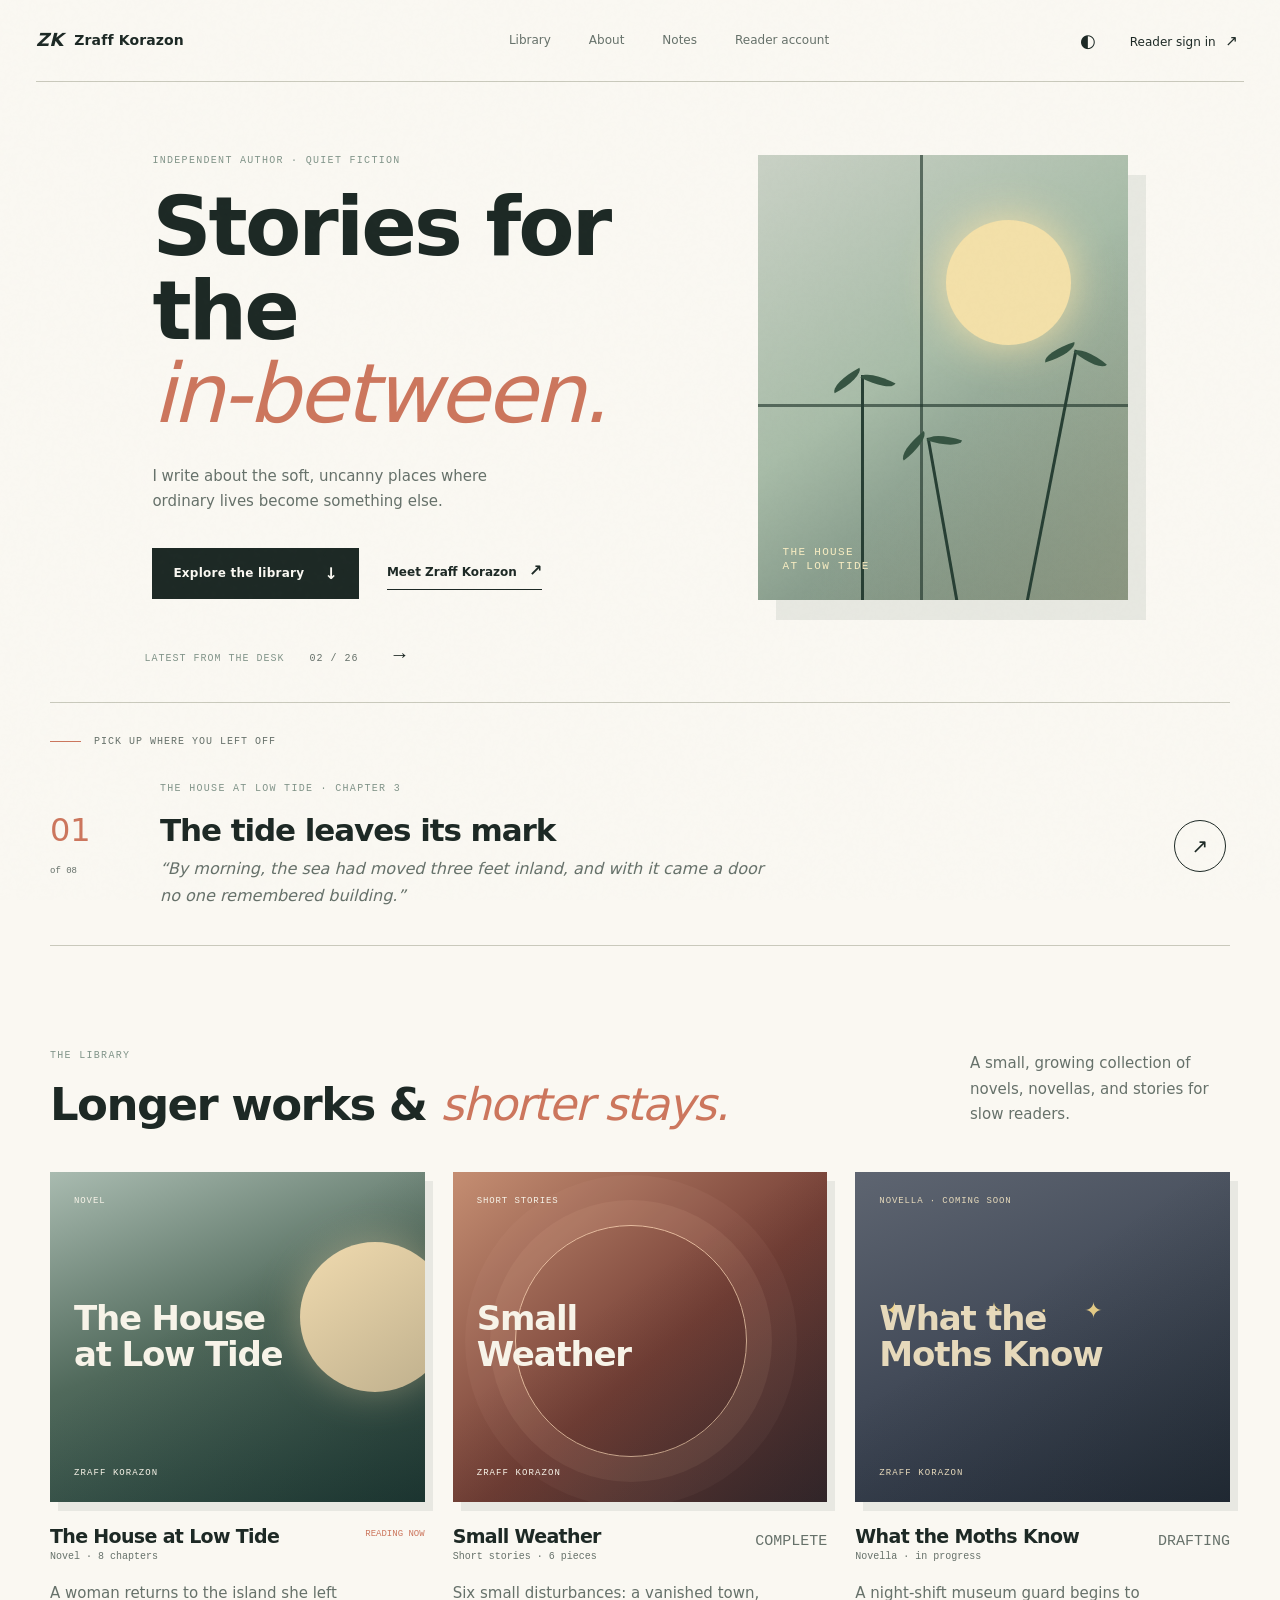
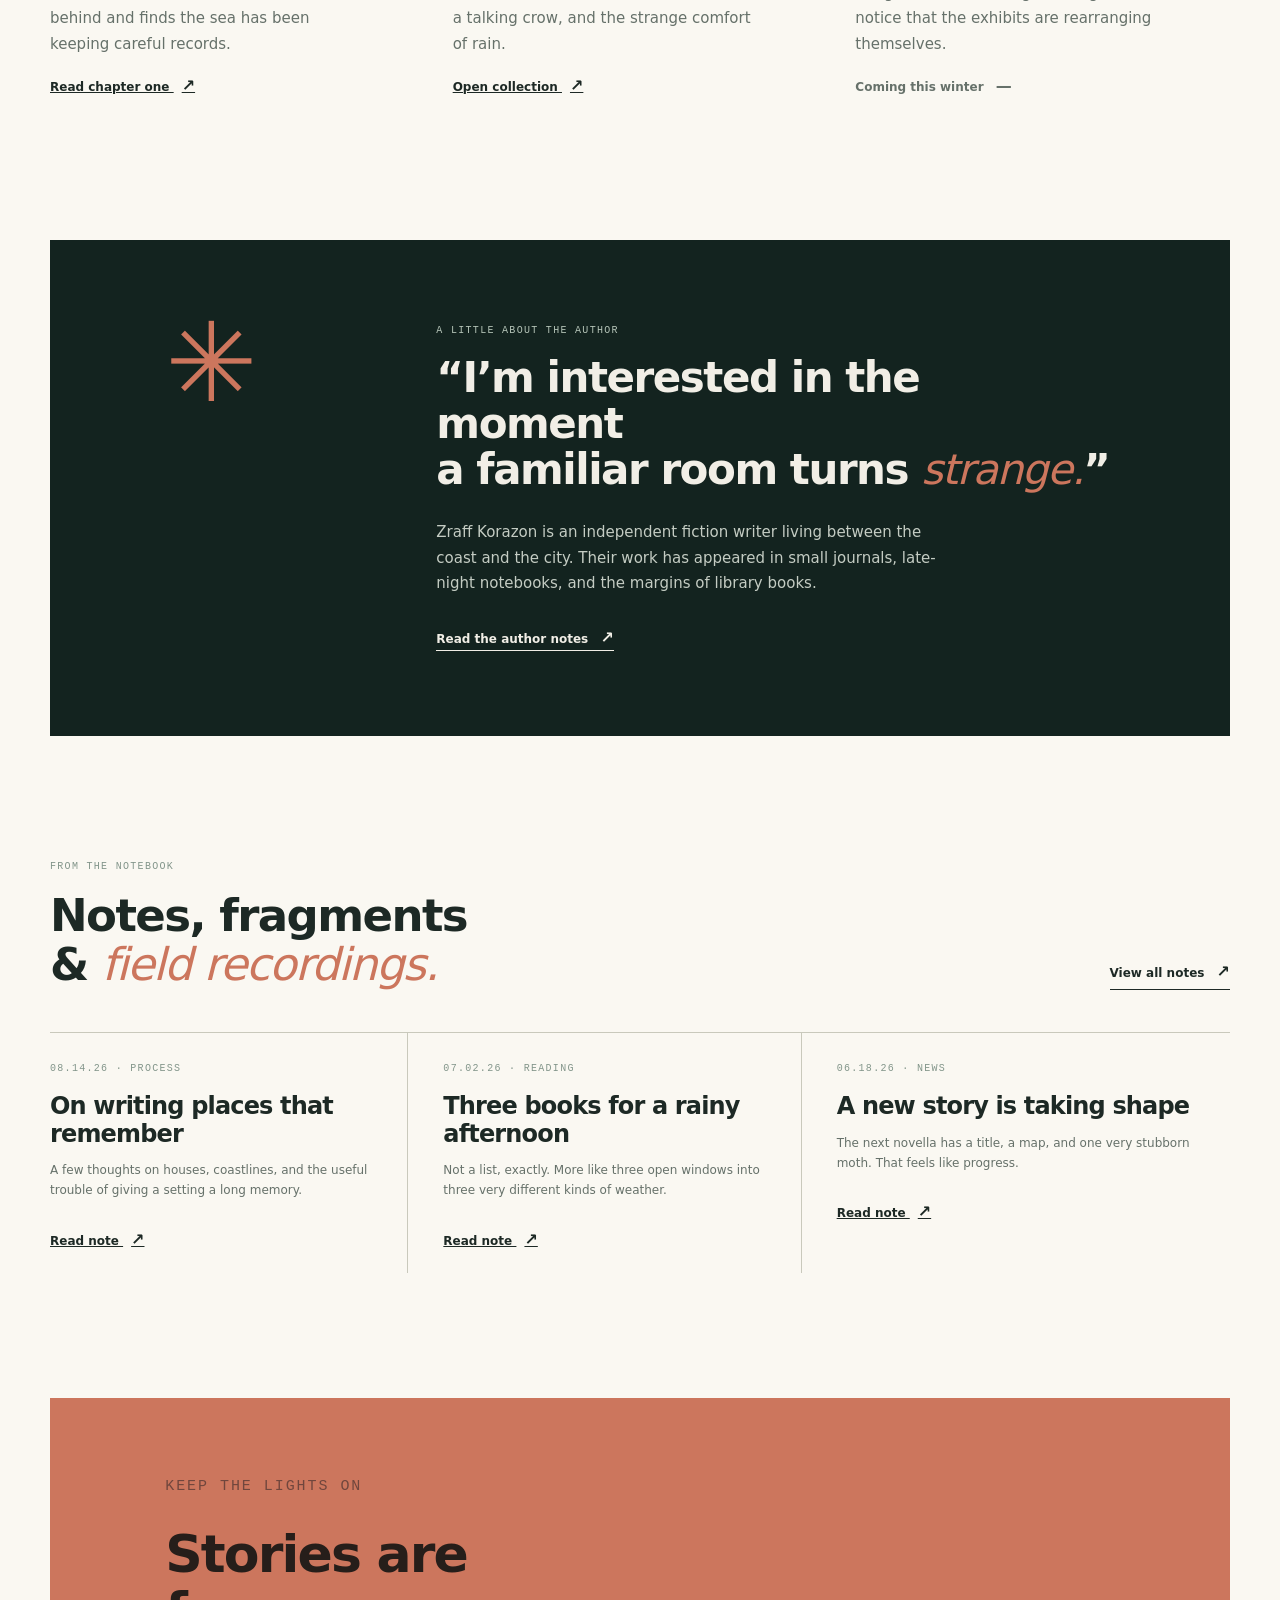
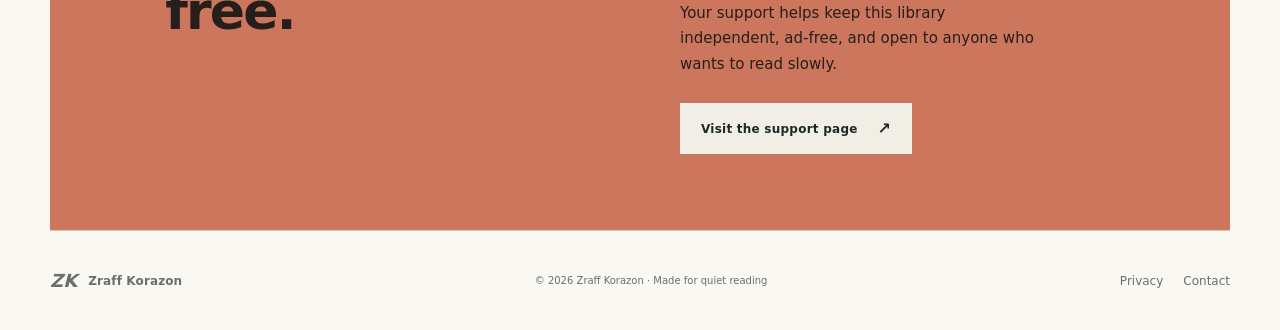
==== index.html @ dcfc80da "First commit" ====
<!doctype html>
<html lang="en">
  <head>
    <meta charset="UTF-8" />
    <meta name="viewport" content="width=device-width, initial-scale=1.0" />
    <meta name="description" content="The fiction and stories of Zraff Korazon." />
    <title>Zraff Korazon — Author & Storyteller</title>
    <link rel="preconnect" href="https://fonts.googleapis.com" />
    <link rel="preconnect" href="https://fonts.gstatic.com" crossorigin />
    <link href="https://fonts.googleapis.com/css2?family=DM+Mono:wght@400;500&family=Playfair+Display:ital,wght@0,500;0,600;1,500;1,600&family=Plus+Jakarta+Sans:wght@400;500;600;700&display=swap" rel="stylesheet" />
    <link rel="stylesheet" href="styles.css" />
  </head>
  <body>
    <div class="grain" aria-hidden="true"></div>
    <header class="site-header">
      <a class="wordmark" href="#top" aria-label="Zraff Korazon home"><span>ZK</span> Zraff Korazon</a>
      <nav class="nav-links" aria-label="Primary navigation">
        <a href="browse.html">Library</a>
        <a href="#about">About</a>
        <a href="#notes">Notes</a>
        <a href="account.html">Reader account</a>
      </nav>
      <div class="header-actions">
        <button class="icon-button" id="themeToggle" aria-label="Toggle color theme" title="Toggle color theme">◐</button>
        <button class="text-button" id="readerLogin">Reader sign in <span>↗</span></button>
      </div>
    </header>

    <main id="top">
      <section class="hero section-wrap">
        <div class="hero-copy">
          <p class="eyebrow">Independent author · quiet fiction</p>
          <h1>Stories for the<br /><em>in-between.</em></h1>
          <p class="hero-intro">I write about the soft, uncanny places where ordinary lives become something else.</p>
          <div class="hero-actions">
            <a class="button button-dark" href="browse.html">Explore the library <span>↓</span></a>
            <a class="under-link" href="#about">Meet Mara <span>↗</span></a>
          </div>
        </div>
        <div class="hero-art" aria-label="Abstract cover art showing a moonlit window and wildflowers" role="img">
          <div class="moon"></div><div class="window-line one"></div><div class="window-line two"></div>
          <div class="plant plant-a"></div><div class="plant plant-b"></div><div class="plant plant-c"></div>
          <span class="art-caption">THE HOUSE<br />AT LOW TIDE</span>
        </div>
        <div class="hero-note">Latest from the desk <span>02 / 26</span><strong>→</strong></div>
      </section>

      <section class="continue section-wrap" aria-label="Continue reading">
        <div class="section-kicker"><span class="rule"></span><span>Pick up where you left off</span></div>
        <div class="continue-card">
          <div class="continue-index">01<br /><span>of 08</span></div>
          <div class="continue-main"><p class="mono-label">THE HOUSE AT LOW TIDE · CHAPTER 3</p><h2>The tide leaves its mark</h2><p>“By morning, the sea had moved three feet inland, and with it came a door no one remembered building.”</p></div>
          <a class="circle-arrow" href="read.html?book=low-tide" aria-label="Continue reading">↗</a>
        </div>
      </section>

      <section class="library section-wrap" id="library">
        <div class="section-heading"><div><p class="eyebrow">The library</p><h2>Longer works &amp; <em>shorter stays.</em></h2></div><p class="heading-note">A small, growing collection of novels, novellas, and stories for slow readers.</p></div>
        <div class="book-grid">
          <article class="book-card featured-book"><div class="book-cover cover-tide"><span>Novel</span><strong>The House<br />at Low Tide</strong><small>MARA ELLERY</small></div><div class="book-meta"><div><h3>The House at Low Tide</h3><p>Novel · 8 chapters</p></div><span class="status">Reading now</span></div><p class="book-summary">A woman returns to the island she left behind and finds the sea has been keeping careful records.</p><a class="read-link" href="read.html?book=low-tide">Read chapter one <span>↗</span></a></article>
          <article class="book-card"><div class="book-cover cover-orchard"><span>Short stories</span><strong>Small<br />Weather</strong><small>MARA ELLERY</small></div><div class="book-meta"><div><h3>Small Weather</h3><p>Short stories · 6 pieces</p></div><span class="status muted">Complete</span></div><p class="book-summary">Six small disturbances: a vanished town, a talking crow, and the strange comfort of rain.</p><a class="read-link" href="read.html?book=small-weather">Open collection <span>↗</span></a></article>
          <article class="book-card"><div class="book-cover cover-moths"><span>Novella · coming soon</span><strong>What the<br />Moths Know</strong><small>MARA ELLERY</small></div><div class="book-meta"><div><h3>What the Moths Know</h3><p>Novella · in progress</p></div><span class="status muted">Drafting</span></div><p class="book-summary">A night-shift museum guard begins to notice that the exhibits are rearranging themselves.</p><button class="read-link disabled" disabled>Coming this winter <span>—</span></button></article>
        </div>
      </section>

      <section class="about section-wrap" id="about"><div class="about-mark">✳</div><div><p class="eyebrow">A little about the author</p><h2>“I’m interested in the moment<br />a familiar room turns <em>strange.</em>”</h2><p class="about-text">Zraff Korazon is an independent fiction writer living between the coast and the city. Their work has appeared in small journals, late-night notebooks, and the margins of library books.</p><a class="under-link" href="#notes">Read the author notes <span>↗</span></a></div></section>

      <section class="notes section-wrap" id="notes"><div class="section-heading"><div><p class="eyebrow">From the notebook</p><h2>Notes, fragments<br />&amp; <em>field recordings.</em></h2></div><a class="under-link" href="#notes">View all notes <span>↗</span></a></div><div class="note-grid"><article><p class="mono-label">08.14.26 · PROCESS</p><h3>On writing places that remember</h3><p>A few thoughts on houses, coastlines, and the useful trouble of giving a setting a long memory.</p><a href="#" class="read-link">Read note <span>↗</span></a></article><article><p class="mono-label">07.02.26 · READING</p><h3>Three books for a rainy afternoon</h3><p>Not a list, exactly. More like three open windows into three very different kinds of weather.</p><a href="#" class="read-link">Read note <span>↗</span></a></article><article><p class="mono-label">06.18.26 · NEWS</p><h3>A new story is taking shape</h3><p>The next novella has a title, a map, and one very stubborn moth. That feels like progress.</p><a href="#" class="read-link">Read note <span>↗</span></a></article></div></section>

      <section class="support section-wrap" id="support"><div><p class="eyebrow">Keep the lights on</p><h2>Stories are free.<br /><em>Making them isn’t.</em></h2></div><div><p>Your support helps keep this library independent, ad-free, and open to anyone who wants to read slowly.</p><a class="button button-light" href="#" id="supportButton">Visit the support page <span>↗</span></a></div></section>
    </main>

    <footer class="site-footer section-wrap"><a class="wordmark" href="#top"><span>ZK</span> Zraff Korazon</a><p>© 2026 Zraff Korazon · Made for quiet reading</p><div><a href="#">Privacy</a><a href="#">Contact</a></div></footer>

    <dialog id="readerDialog" class="reader-dialog"><div class="reader-top"><button class="close-dialog" id="closeReader" aria-label="Close reader">×</button><span class="mono-label">THE HOUSE AT LOW TIDE · CHAPTER 1</span><div class="reader-tools"><button id="fontDown" aria-label="Decrease text size">A−</button><button id="fontUp" aria-label="Increase text size">A+</button><button id="readerTheme" aria-label="Toggle reader theme">◐</button></div></div><div class="reader-content"><p class="eyebrow">Chapter one</p><h2>Salt in the walls</h2><p class="dropcap">The first thing I noticed when I came home was the salt.</p><p>It had gathered in the corners of the windows, in the seams of the kitchen tiles, along the brass handle of the front door. It made a pale map of the house, a record of all the years I had spent away.</p><p>Outside, the tide was low enough to show the black ribs of the reef. I stood at the window and tried to remember whether the garden had always leaned toward the water.</p><div class="reader-next"><span>1 / 8</span><button class="button button-dark" id="nextChapter">Next chapter <span>→</span></button></div></div></dialog>
    <dialog id="loginDialog" class="small-dialog"><button class="close-dialog" id="closeLogin" aria-label="Close sign in">×</button><p class="eyebrow">Reader access</p><h2>Keep your place.</h2><p>Sign in with a pseudonym to save progress and leave chapter comments. No public profile, no noise.</p><button class="button button-dark full-button">Continue with Google <span>↗</span></button><button class="button button-outline full-button">Claim a pseudonym</button><p class="fine-print">You can always read anonymously.</p></dialog>
    <div class="toast" id="toast" role="status">This is a preview of the reader experience.</div>
    <script src="data.js"></script>
    <script src="site.js"></script>
    <script src="app.js"></script>
  </body>
</html>
---- styles.css ----
:root{--ink:#1d2925;--muted:#66716a;--cream:#f1eee6;--paper:#faf8f2;--line:#c9c9bc;--sage:#82958a;--night:#13231f;--coral:#cc765d;--display:'Playfair Display',serif;--sans:'Plus Jakarta Sans',sans-serif;--mono:'DM Mono',monospace}*{box-sizing:border-box}html{scroll-behavior:smooth}body{margin:0;background:var(--paper);color:var(--ink);font-family:var(--sans);font-size:15px;line-height:1.6}.grain{position:fixed;inset:0;pointer-events:none;opacity:.04;background-image:url("data:image/svg+xml,%3Csvg viewBox='0 0 180 180' xmlns='http://www.w3.org/2000/svg'%3E%3Cfilter id='n'%3E%3CfeTurbulence type='fractalNoise' baseFrequency='.8' numOctaves='4' stitchTiles='stitch'/%3E%3C/filter%3E%3Crect width='100%25' height='100%25' filter='url(%23n)' opacity='.3'/%3E%3C/svg%3E");z-index:10}.section-wrap{width:min(1180px,calc(100% - 72px));margin-inline:auto}.site-header{height:82px;display:flex;align-items:center;justify-content:space-between;width:min(1290px,calc(100% - 72px));margin:auto;border-bottom:1px solid var(--line)}.wordmark{font-size:14px;letter-spacing:.01em;color:var(--ink);text-decoration:none;font-weight:600;display:flex;gap:11px;align-items:center}.wordmark span{font-family:var(--display);font-size:18px;font-style:italic}.nav-links{display:flex;gap:38px;margin-left:80px}.nav-links a,.site-footer a{color:var(--muted);text-decoration:none;font-size:12px}.nav-links a:hover,.site-footer a:hover,.under-link:hover{color:var(--coral)}.header-actions{display:flex;align-items:center;gap:22px}.icon-button,.reader-tools button{border:0;background:none;color:var(--ink);font-size:18px;cursor:pointer}.text-button{background:none;border:0;font:500 11px var(--sans);color:var(--ink);cursor:pointer}.text-button span{font-size:15px;margin-left:6px}.hero{min-height:620px;display:grid;grid-template-columns:1.1fr .9fr;align-items:center;position:relative;padding:70px 8% 100px}.eyebrow,.mono-label{font:500 10px var(--mono);letter-spacing:.13em;text-transform:uppercase;color:var(--sage);margin:0 0 19px}.hero h1{font:500 clamp(58px,7.6vw,100px)/.93 var(--display);letter-spacing:-.065em;margin:0 0 28px}.hero h1 em,.section-heading h2 em,.about h2 em,.support h2 em{font-weight:500;color:var(--coral)}.hero-intro{font-size:16px;line-height:1.65;max-width:350px;color:var(--muted);margin:0 0 33px}.hero-actions{display:flex;align-items:center;gap:28px}.button{display:inline-flex;align-items:center;justify-content:center;gap:20px;padding:15px 20px;font:600 11px var(--sans);letter-spacing:.02em;text-decoration:none;border:1px solid transparent;cursor:pointer;transition:.2s}.button span{font-size:16px}.button-dark{background:var(--ink);color:var(--paper)}.button-dark:hover{background:var(--coral)}.button-light{background:var(--cream);color:var(--ink)}.button-light:hover{background:#fff}.button-outline{border-color:var(--line);color:var(--ink);background:transparent}.under-link{color:var(--ink);text-decoration:none;font-size:11px;font-weight:600;border-bottom:1px solid var(--ink);padding-bottom:4px}.under-link span,.read-link span{font-size:16px;margin-left:8px}.hero-art{height:445px;width:min(370px,100%);justify-self:end;background:linear-gradient(145deg,#c9d1c5 0%,#a8bca8 45%,#596f64 100%);position:relative;overflow:hidden;box-shadow:18px 20px 0 rgba(130,149,138,.16)}.hero-art:before{content:"";position:absolute;inset:0;background:linear-gradient(120deg,transparent 40%,rgba(251,238,193,.35));transform:skew(-17deg) translateX(30%)}.moon{position:absolute;width:125px;height:125px;border-radius:50%;background:#f3e0a9;top:65px;right:57px;box-shadow:0 0 45px #f3e0a9}.window-line{position:absolute;background:rgba(30,51,41,.62)}.window-line.one{width:3px;height:100%;left:44%;top:0}.window-line.two{height:3px;width:100%;top:56%;left:0}.plant{position:absolute;width:3px;background:#273f34;bottom:-10px;transform-origin:bottom}.plant:before,.plant:after{content:"";position:absolute;width:34px;height:11px;border-radius:100% 0;background:#365442}.plant:before{right:0;transform:rotate(-28deg)}.plant:after{left:0;transform:rotate(28deg)}.plant-a{height:235px;left:28%}.plant-b{height:175px;left:54%;transform:rotate(-10deg)}.plant-c{height:265px;left:72%;transform:rotate(11deg)}.art-caption{position:absolute;left:25px;bottom:26px;color:#f8edc2;font:500 11px/1.25 var(--mono);letter-spacing:.12em}.hero-note{position:absolute;bottom:35px;left:8%;font:10px var(--mono);text-transform:uppercase;letter-spacing:.1em;color:var(--sage)}.hero-note span{color:var(--muted);margin-left:18px}.hero-note strong{font-size:20px;margin-left:35px;color:var(--ink)}.continue{border-top:1px solid var(--line);padding:33px 0 104px}.section-kicker{font:10px var(--mono);color:var(--muted);display:flex;gap:13px;align-items:center;text-transform:uppercase;letter-spacing:.1em}.rule{height:1px;width:31px;background:var(--coral)}.continue-card{display:grid;grid-template-columns:90px 1fr 56px;align-items:center;gap:20px;padding:36px 0;border-bottom:1px solid var(--line)}.continue-index{font:500 32px var(--display);color:var(--coral);line-height:1}.continue-index span{font:9px var(--mono);color:var(--muted)}.continue-main h2{font:500 31px/1.1 var(--display);margin:0 0 8px}.continue-main p:not(.mono-label){color:var(--muted);margin:0;max-width:620px;font-family:var(--display);font-style:italic}.circle-arrow{width:52px;height:52px;border-radius:50%;border:1px solid var(--ink);background:none;color:var(--ink);font-size:20px;cursor:pointer}.circle-arrow:hover{background:var(--ink);color:#fff}.section-heading{display:flex;justify-content:space-between;align-items:end;margin-bottom:42px}.section-heading h2,.about h2,.support h2{font:500 45px/1.1 var(--display);letter-spacing:-.04em;margin:0}.heading-note{max-width:260px;color:var(--muted);font-size:13px;margin:0 0 2px}.book-grid{display:grid;grid-template-columns:repeat(3,1fr);gap:28px}.book-cover{height:330px;display:flex;flex-direction:column;justify-content:space-between;padding:24px;position:relative;overflow:hidden;color:#f7f3e8;box-shadow:8px 9px 0 rgba(29,41,37,.08)}.book-cover:after{content:"";position:absolute;inset:0;background:linear-gradient(145deg,transparent 40%,rgba(20,28,24,.32));pointer-events:none}.book-cover>*{position:relative;z-index:1}.book-cover span{font:9px var(--mono);text-transform:uppercase;letter-spacing:.1em}.book-cover strong{font:500 39px/.95 var(--display);letter-spacing:-.04em}.book-cover small{font:9px var(--mono);letter-spacing:.12em}.cover-tide{background:linear-gradient(160deg,#a9bbb0,#50695b 48%,#1f403b)}.cover-tide:before{content:"";position:absolute;width:150px;height:150px;border-radius:50%;background:#f2dcb0;top:70px;right:-25px;box-shadow:0 0 40px rgba(242,220,176,.45)}.cover-orchard{background:linear-gradient(140deg,#c58e72,#753f36 55%,#3e2930)}.cover-orchard:before{content:"";position:absolute;width:230px;height:230px;border:1px solid #e7bda0;border-radius:50%;top:53px;left:62px;box-shadow:0 0 0 25px rgba(231,189,160,.1),0 0 0 50px rgba(231,189,160,.06)}.cover-moths{background:linear-gradient(160deg,#5e6571,#252e3e);color:#e6d9bb}.cover-moths:before{content:"✦  ·  ✧  ·  ✦";position:absolute;top:120px;left:30px;color:#f0d58d;font-size:22px;letter-spacing:15px}.book-meta{display:flex;justify-content:space-between;align-items:start;margin-top:23px}.book-meta h3{font:500 19px var(--display);margin:0}.book-meta p{font:10px var(--mono);color:var(--muted);margin:4px 0}.status{font:9px var(--mono);text-transform:uppercase;color:var(--coral);padding-top:4px}.status.muted{color:var(--muted)}.book-summary{font-size:12px;color:var(--muted);line-height:1.55;max-width:310px;min-height:57px}.read-link{border:0;background:none;padding:0;color:var(--ink);font:600 11px var(--sans);cursor:pointer}.read-link.disabled{color:var(--muted);cursor:default}.about{margin-top:140px;background:var(--night);color:var(--cream);padding:85px 9%;display:grid;grid-template-columns:1fr 3fr;gap:45px}.about .eyebrow{color:#b5c4b8}.about h2{font-size:42px}.about-text{color:#c4ccc3;max-width:510px;margin:27px 0}.about .under-link{color:var(--cream);border-color:var(--cream)}.about-mark{font:110px var(--display);color:var(--coral);line-height:.7}.notes{padding:125px 0}.note-grid{border-top:1px solid var(--line);display:grid;grid-template-columns:repeat(3,1fr)}.note-grid article{padding:30px 35px 20px 0;border-right:1px solid var(--line);margin-right:35px}.note-grid article:last-child{border-right:0;margin-right:0}.note-grid h3{font:500 24px/1.15 var(--display);margin:0 0 12px}.note-grid p:not(.mono-label){font-size:12px;color:var(--muted);margin-bottom:25px}.support{background:var(--coral);color:#261e1a;padding:76px 9%;display:grid;grid-template-columns:1fr 1fr;gap:80px;align-items:end}.support .eyebrow{color:#70463d}.support h2{font-size:52px}.support p{max-width:360px;margin:0 0 26px}.site-footer{border-top:1px solid var(--line);height:100px;display:flex;align-items:center;justify-content:space-between}.site-footer>p{font-size:10px;color:var(--muted)}.site-footer div{display:flex;gap:20px}.reader-dialog,.small-dialog{border:0;padding:0;background:var(--paper);color:var(--ink);box-shadow:0 20px 80px rgba(0,0,0,.25)}.reader-dialog{width:min(800px,calc(100% - 30px));height:min(720px,calc(100% - 30px))}.reader-dialog::backdrop,.small-dialog::backdrop{background:rgba(20,29,25,.58);backdrop-filter:blur(4px)}.reader-top{display:flex;align-items:center;justify-content:space-between;padding:20px 27px;border-bottom:1px solid var(--line)}.close-dialog{border:0;background:none;font-size:27px;color:var(--muted);cursor:pointer}.reader-tools{display:flex;gap:14px;align-items:center}.reader-tools button{font:11px var(--mono);color:var(--muted)}.reader-content{width:min(570px,calc(100% - 52px));margin:70px auto;font-size:17px;line-height:1.9}.reader-content h2{font:500 51px/1.05 var(--display);margin:0 0 48px}.reader-content p:not(.eyebrow){font-family:var(--display);font-size:19px}.dropcap:first-letter{font-size:65px;float:left;line-height:.8;padding:8px 8px 0 0;color:var(--coral)}.reader-next{border-top:1px solid var(--line);margin-top:56px;padding-top:22px;display:flex;align-items:center;justify-content:space-between}.reader-next>span{font:10px var(--mono);color:var(--muted)}.small-dialog{width:min(420px,calc(100% - 30px));padding:38px}.small-dialog h2{font:500 40px var(--display);margin:0 0 10px}.small-dialog p:not(.eyebrow){color:var(--muted);font-size:13px}.full-button{width:100%;margin-top:13px}.fine-print{text-align:center;font-size:10px!important;margin-top:18px}.toast{position:fixed;bottom:22px;left:50%;transform:translate(-50%,20px);opacity:0;background:var(--ink);color:var(--paper);padding:13px 20px;font:11px var(--sans);z-index:20;transition:.25s;pointer-events:none}.toast.show{opacity:1;transform:translate(-50%,0)}body.dark-reader .reader-dialog{background:#1b2925;color:#f1eee6}body.dark-reader .reader-content p{color:#d3d7cf}body.dark-reader .reader-top{border-color:#46564d}@media(max-width:760px){.section-wrap{width:calc(100% - 38px)}.site-header{width:calc(100% - 38px);height:68px}.nav-links{display:none}.header-actions{gap:11px}.text-button{font-size:10px}.hero{display:block;padding:70px 0 115px}.hero h1{font-size:66px}.hero-art{margin:60px 0 0 auto;height:340px;width:88%}.hero-note{left:0;bottom:43px}.continue{padding-bottom:75px}.continue-card{grid-template-columns:44px 1fr;gap:15px}.circle-arrow{grid-column:2;justify-self:start;margin-top:10px}.continue-main h2{font-size:25px}.section-heading{display:block}.heading-note{margin-top:20px}.book-grid,.note-grid,.support{grid-template-columns:1fr}.book-grid{gap:50px}.book-cover{height:390px}.about{margin-top:90px;padding:60px 30px;display:block}.about-mark{font-size:75px;margin-bottom:45px}.about h2,.section-heading h2{font-size:38px}.notes{padding:85px 0}.note-grid article{border-right:0;border-bottom:1px solid var(--line);margin:0;padding:28px 0}.support{padding:60px 30px;gap:40px}.support h2{font-size:45px}.site-footer{height:auto;padding:28px 0;display:grid;gap:18px}.reader-content{margin:40px auto}.reader-content h2{font-size:40px;margin-bottom:35px}.reader-content p:not(.eyebrow){font-size:17px}.reader-top .mono-label{font-size:8px;max-width:120px;margin:0}.reader-tools{gap:6px}}
/* Readability and shared page polish */
:root{--display:Inter,ui-sans-serif,system-ui,-apple-system,"Segoe UI",sans-serif;--sans:Inter,ui-sans-serif,system-ui,-apple-system,"Segoe UI",sans-serif;--mono:"Roboto Mono",ui-monospace,SFMono-Regular,Consolas,monospace}
body{font-family:var(--sans);font-size:16px;line-height:1.7}
h1,h2,h3,h4,p,a,button,input,textarea{font-family:var(--sans)}
h1,h2,h3,h4{letter-spacing:-.025em}
.hero h1,.section-heading h2,.about h2,.support h2,.continue-main h2,.book-cover strong,.book-meta h3,.note-grid h3,.reader-content h2,.small-dialog h2,.chapter-panel #chapterContent h2,.toc-panel h1,.account-wrap h1,.studio-head h1,.studio-card h2{font-family:var(--display);font-weight:700;letter-spacing:-.035em}
.hero h1,.account-wrap h1,.studio-head h1{font-size:clamp(48px,7vw,82px);line-height:1.02}
.hero-intro,.heading-note,.book-summary,.about-text,.support p,.page-intro p:not(.eyebrow),.account-lede,.toc-synopsis,.muted{font-size:15px;line-height:1.7}
.book-cover strong{font-size:34px;line-height:1.05}
.read-link,.under-link,.button,.text-button{font-family:var(--sans);font-size:12px}
.circle-arrow{text-decoration:none;display:flex;align-items:center;justify-content:center}
.small-dialog,.reader-dialog{font-family:var(--sans)}
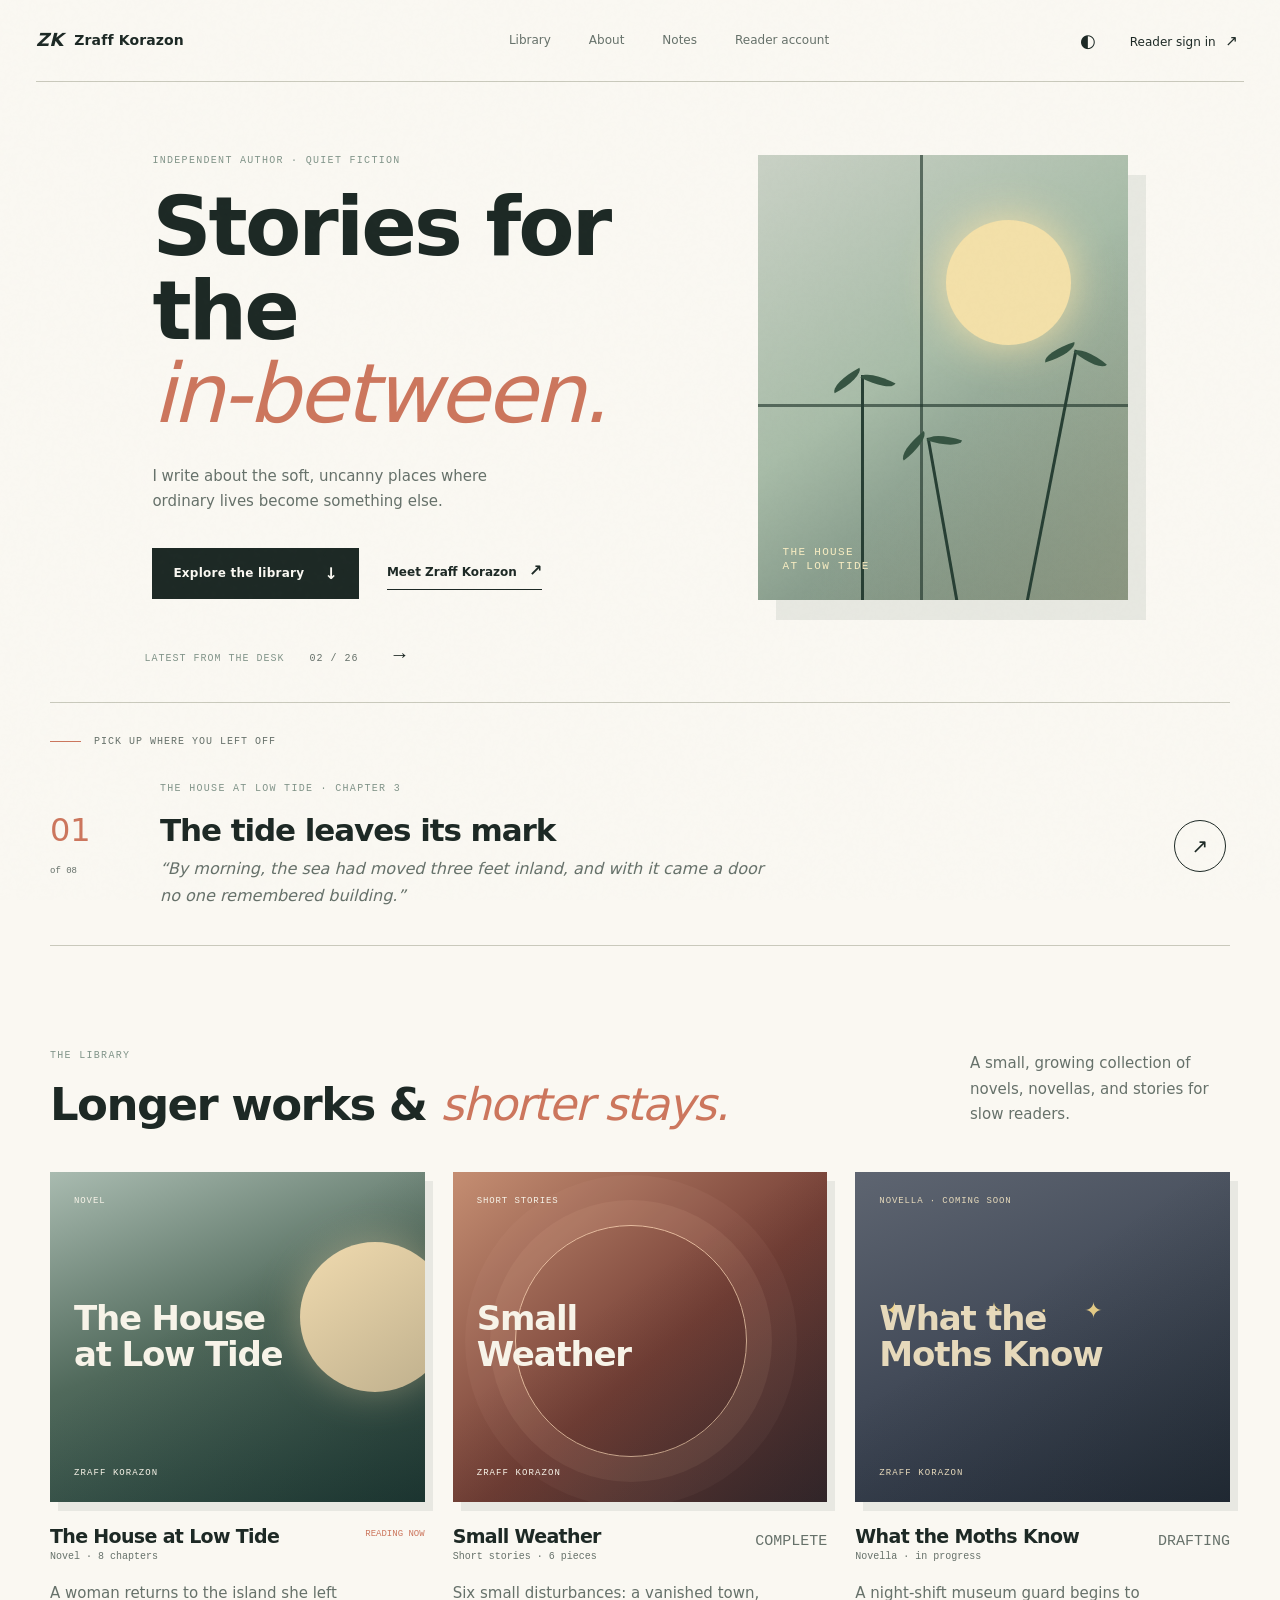
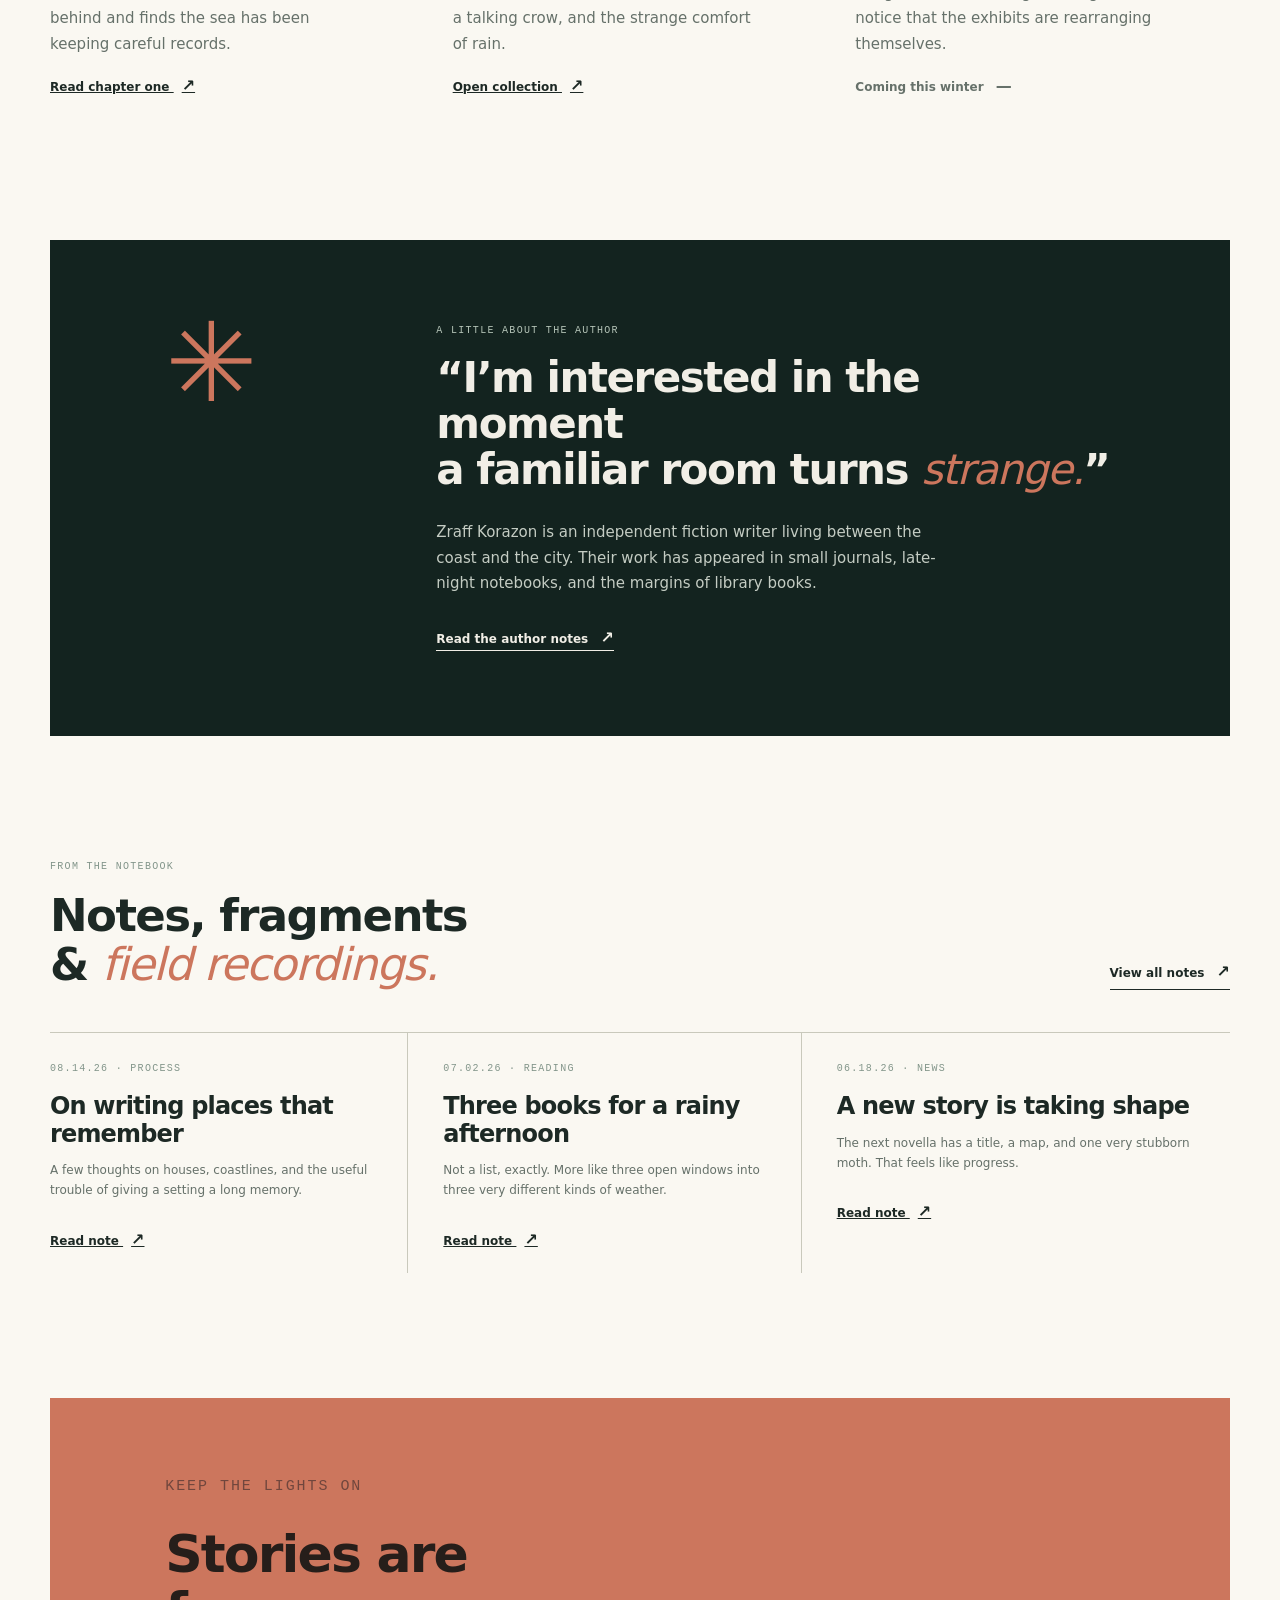
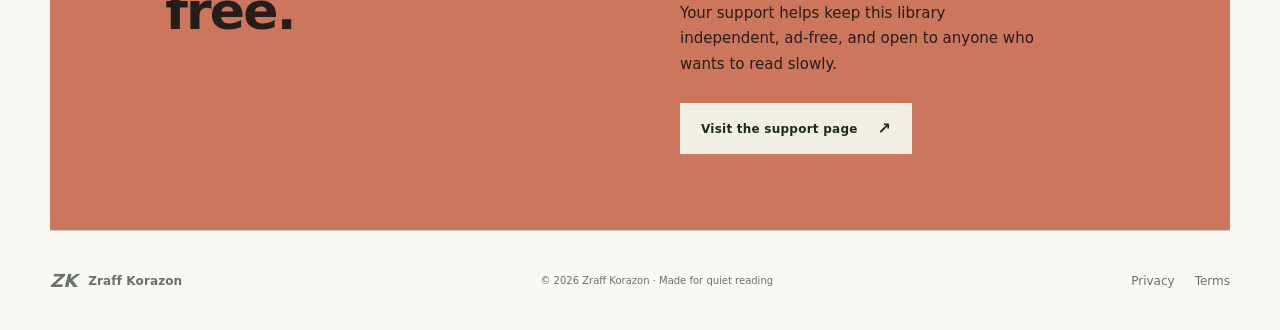
==== commit ca3db1b3: "Added TOS and Privacy Policy" ====
--- a/index.html
+++ b/index.html
@@ -70,7 +70,7 @@
       <section class="support section-wrap" id="support"><div><p class="eyebrow">Keep the lights on</p><h2>Stories are free.<br /><em>Making them isn’t.</em></h2></div><div><p>Your support helps keep this library independent, ad-free, and open to anyone who wants to read slowly.</p><a class="button button-light" href="#" id="supportButton">Visit the support page <span>↗</span></a></div></section>
     </main>
 
-    <footer class="site-footer section-wrap"><a class="wordmark" href="#top"><span>ZK</span> Zraff Korazon</a><p>© 2026 Zraff Korazon · Made for quiet reading</p><div><a href="#">Privacy</a><a href="#">Contact</a></div></footer>
+    <footer class="site-footer section-wrap"><a class="wordmark" href="#top"><span>ZK</span> Zraff Korazon</a><p>© 2026 Zraff Korazon · Made for quiet reading</p><div><a href="privacy.html">Privacy</a><a href="terms.html">Terms</a></div></footer>
 
     <dialog id="readerDialog" class="reader-dialog"><div class="reader-top"><button class="close-dialog" id="closeReader" aria-label="Close reader">×</button><span class="mono-label">THE HOUSE AT LOW TIDE · CHAPTER 1</span><div class="reader-tools"><button id="fontDown" aria-label="Decrease text size">A−</button><button id="fontUp" aria-label="Increase text size">A+</button><button id="readerTheme" aria-label="Toggle reader theme">◐</button></div></div><div class="reader-content"><p class="eyebrow">Chapter one</p><h2>Salt in the walls</h2><p class="dropcap">The first thing I noticed when I came home was the salt.</p><p>It had gathered in the corners of the windows, in the seams of the kitchen tiles, along the brass handle of the front door. It made a pale map of the house, a record of all the years I had spent away.</p><p>Outside, the tide was low enough to show the black ribs of the reef. I stood at the window and tried to remember whether the garden had always leaned toward the water.</p><div class="reader-next"><span>1 / 8</span><button class="button button-dark" id="nextChapter">Next chapter <span>→</span></button></div></div></dialog>
     <dialog id="loginDialog" class="small-dialog"><button class="close-dialog" id="closeLogin" aria-label="Close sign in">×</button><p class="eyebrow">Reader access</p><h2>Keep your place.</h2><p>Sign in with a pseudonym to save progress and leave chapter comments. No public profile, no noise.</p><button class="button button-dark full-button">Continue with Google <span>↗</span></button><button class="button button-outline full-button">Claim a pseudonym</button><p class="fine-print">You can always read anonymously.</p></dialog>
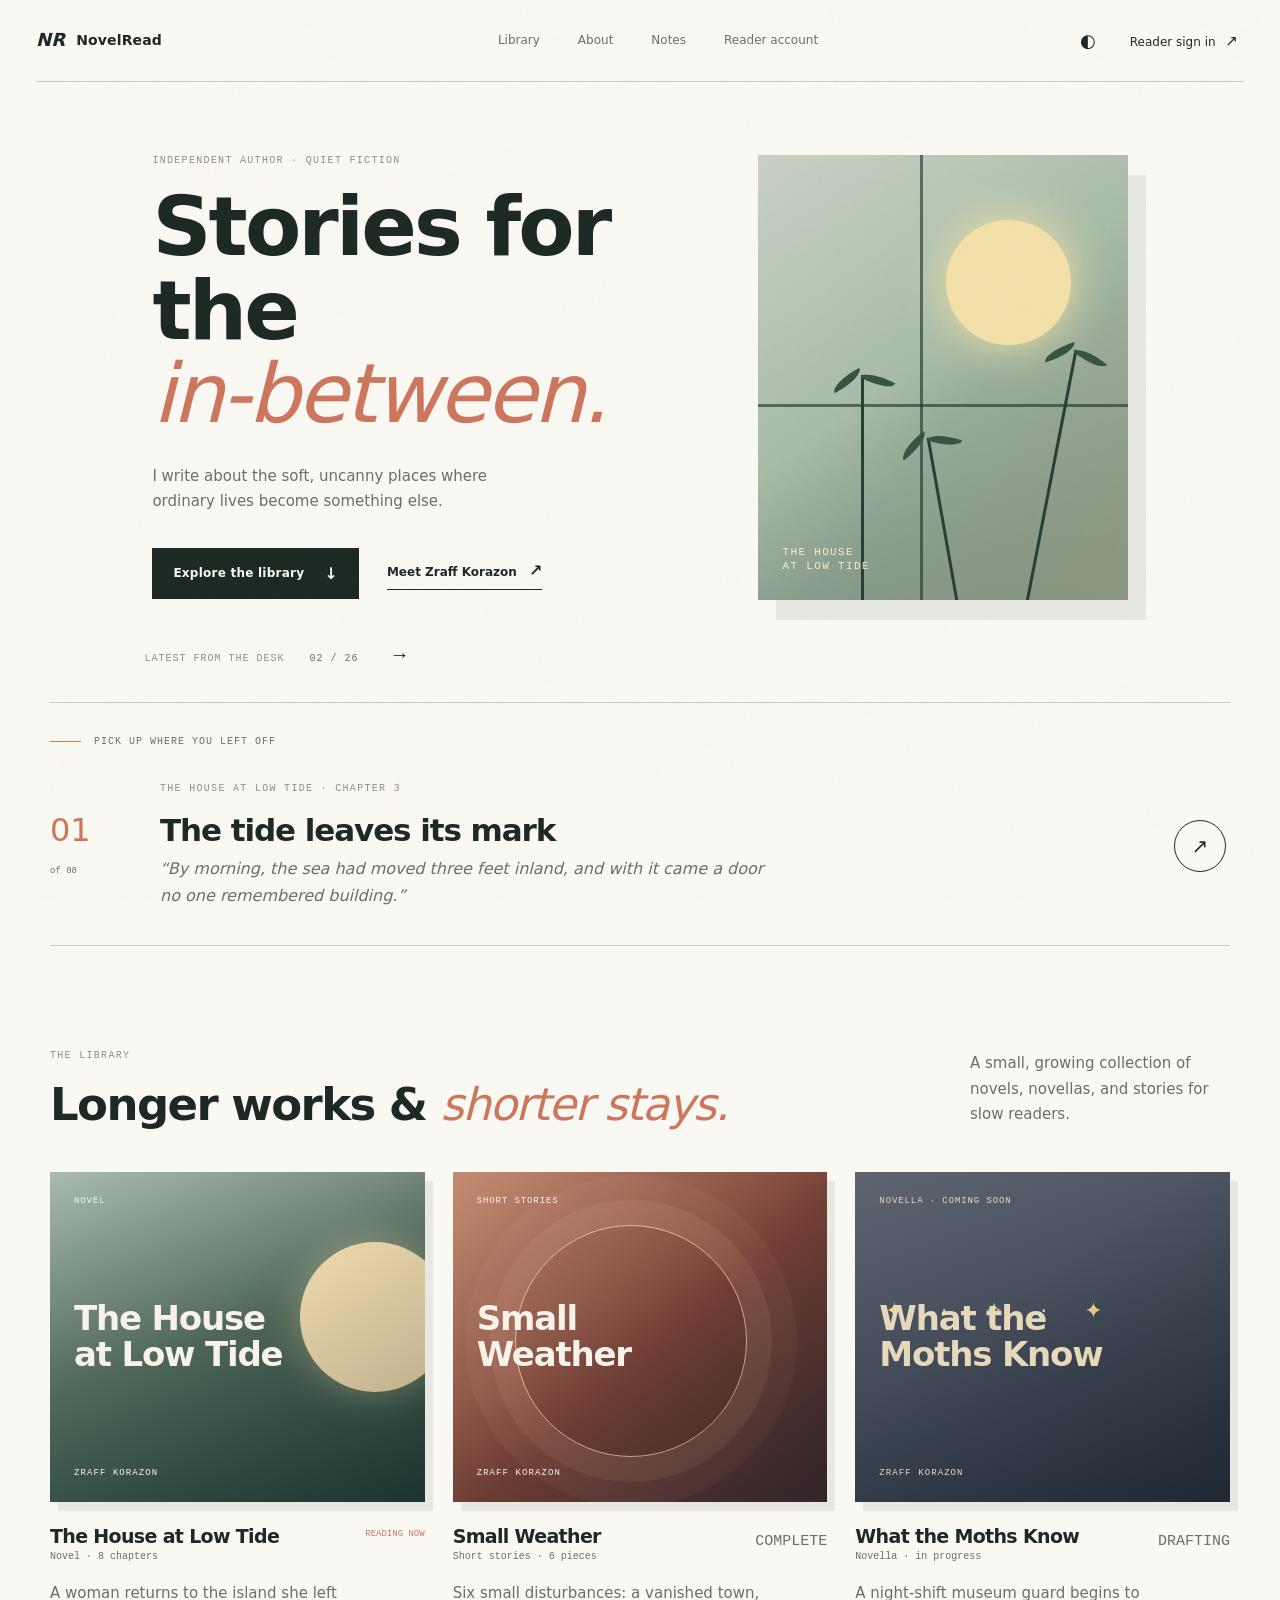
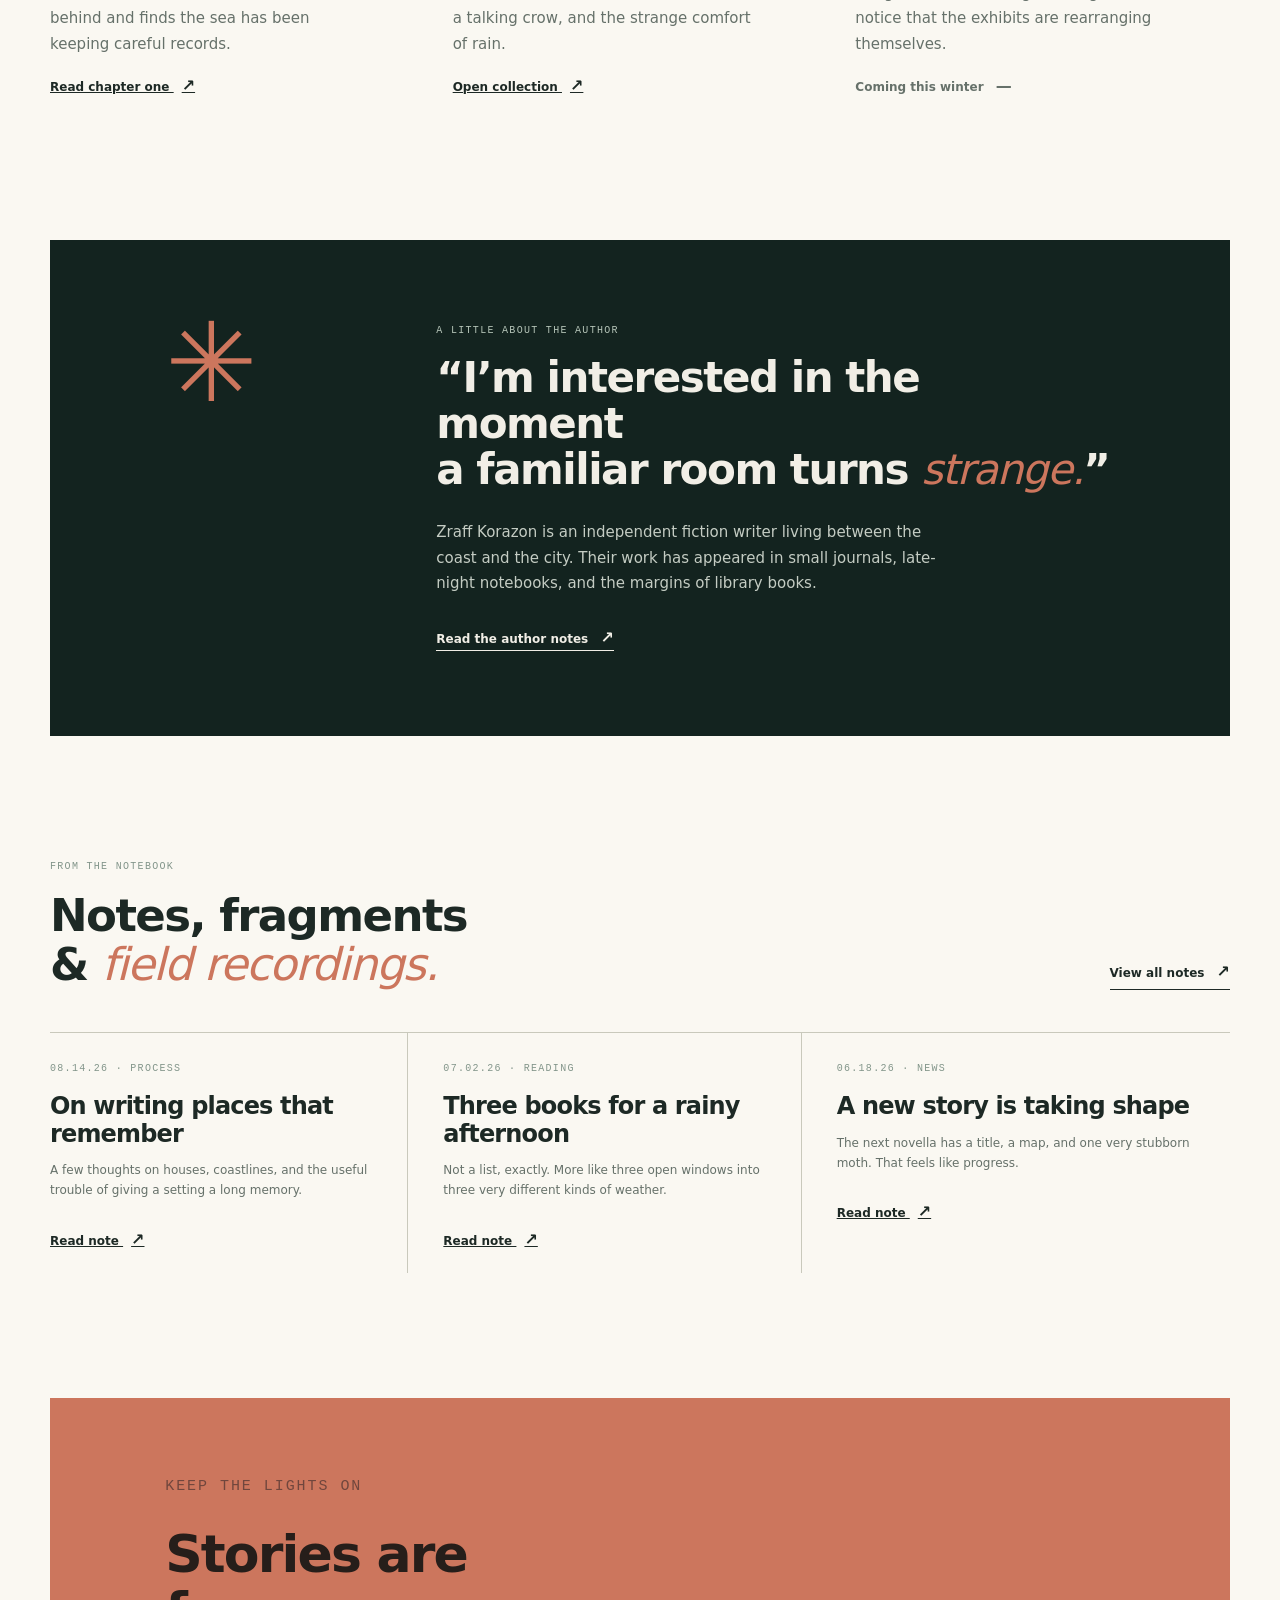
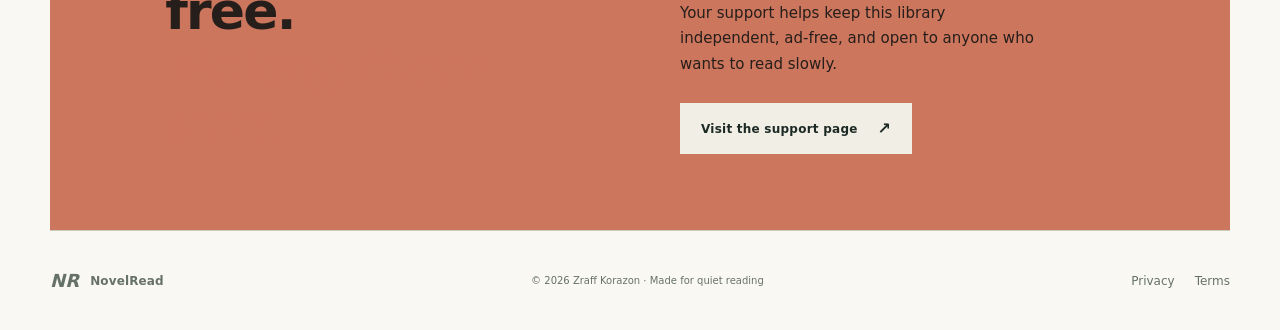
==== commit 52952793: "Changed branding" ====
--- a/index.html
+++ b/index.html
@@ -4,7 +4,7 @@
     <meta charset="UTF-8" />
     <meta name="viewport" content="width=device-width, initial-scale=1.0" />
     <meta name="description" content="The fiction and stories of Zraff Korazon." />
-    <title>Zraff Korazon — Author & Storyteller</title>
+    <title>NovelRead — Zraff Korazon</title>
     <link rel="preconnect" href="https://fonts.googleapis.com" />
     <link rel="preconnect" href="https://fonts.gstatic.com" crossorigin />
     <link href="https://fonts.googleapis.com/css2?family=DM+Mono:wght@400;500&family=Playfair+Display:ital,wght@0,500;0,600;1,500;1,600&family=Plus+Jakarta+Sans:wght@400;500;600;700&display=swap" rel="stylesheet" />
@@ -13,7 +13,7 @@
   <body>
     <div class="grain" aria-hidden="true"></div>
     <header class="site-header">
-      <a class="wordmark" href="#top" aria-label="Zraff Korazon home"><span>ZK</span> Zraff Korazon</a>
+      <a class="wordmark" href="#top" aria-label="NovelRead home"><span>NR</span> NovelRead</a>
       <nav class="nav-links" aria-label="Primary navigation">
         <a href="browse.html">Library</a>
         <a href="#about">About</a>
@@ -70,7 +70,7 @@
       <section class="support section-wrap" id="support"><div><p class="eyebrow">Keep the lights on</p><h2>Stories are free.<br /><em>Making them isn’t.</em></h2></div><div><p>Your support helps keep this library independent, ad-free, and open to anyone who wants to read slowly.</p><a class="button button-light" href="#" id="supportButton">Visit the support page <span>↗</span></a></div></section>
     </main>
 
-    <footer class="site-footer section-wrap"><a class="wordmark" href="#top"><span>ZK</span> Zraff Korazon</a><p>© 2026 Zraff Korazon · Made for quiet reading</p><div><a href="privacy.html">Privacy</a><a href="terms.html">Terms</a></div></footer>
+    <footer class="site-footer section-wrap"><a class="wordmark" href="#top"><span>NR</span> NovelRead</a><p>© 2026 Zraff Korazon · Made for quiet reading</p><div><a href="privacy.html">Privacy</a><a href="terms.html">Terms</a></div></footer>
 
     <dialog id="readerDialog" class="reader-dialog"><div class="reader-top"><button class="close-dialog" id="closeReader" aria-label="Close reader">×</button><span class="mono-label">THE HOUSE AT LOW TIDE · CHAPTER 1</span><div class="reader-tools"><button id="fontDown" aria-label="Decrease text size">A−</button><button id="fontUp" aria-label="Increase text size">A+</button><button id="readerTheme" aria-label="Toggle reader theme">◐</button></div></div><div class="reader-content"><p class="eyebrow">Chapter one</p><h2>Salt in the walls</h2><p class="dropcap">The first thing I noticed when I came home was the salt.</p><p>It had gathered in the corners of the windows, in the seams of the kitchen tiles, along the brass handle of the front door. It made a pale map of the house, a record of all the years I had spent away.</p><p>Outside, the tide was low enough to show the black ribs of the reef. I stood at the window and tried to remember whether the garden had always leaned toward the water.</p><div class="reader-next"><span>1 / 8</span><button class="button button-dark" id="nextChapter">Next chapter <span>→</span></button></div></div></dialog>
     <dialog id="loginDialog" class="small-dialog"><button class="close-dialog" id="closeLogin" aria-label="Close sign in">×</button><p class="eyebrow">Reader access</p><h2>Keep your place.</h2><p>Sign in with a pseudonym to save progress and leave chapter comments. No public profile, no noise.</p><button class="button button-dark full-button">Continue with Google <span>↗</span></button><button class="button button-outline full-button">Claim a pseudonym</button><p class="fine-print">You can always read anonymously.</p></dialog>
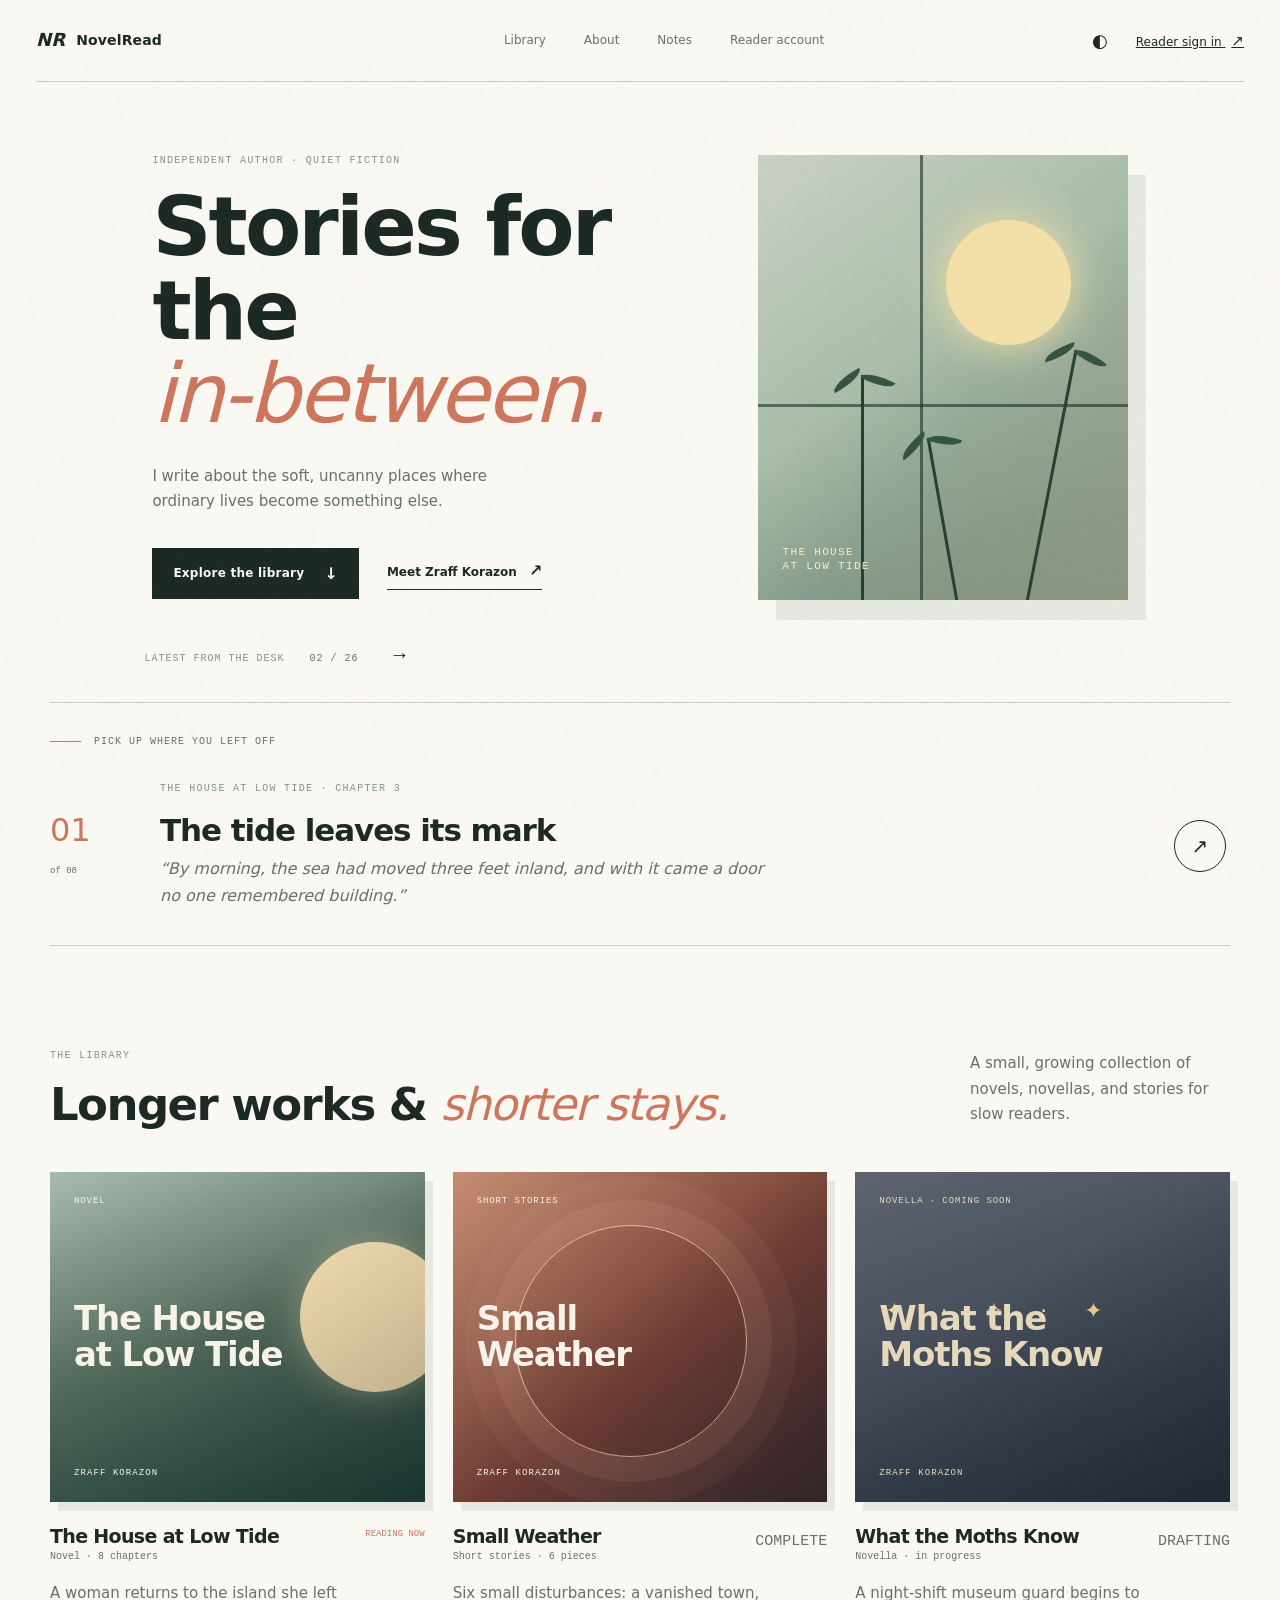
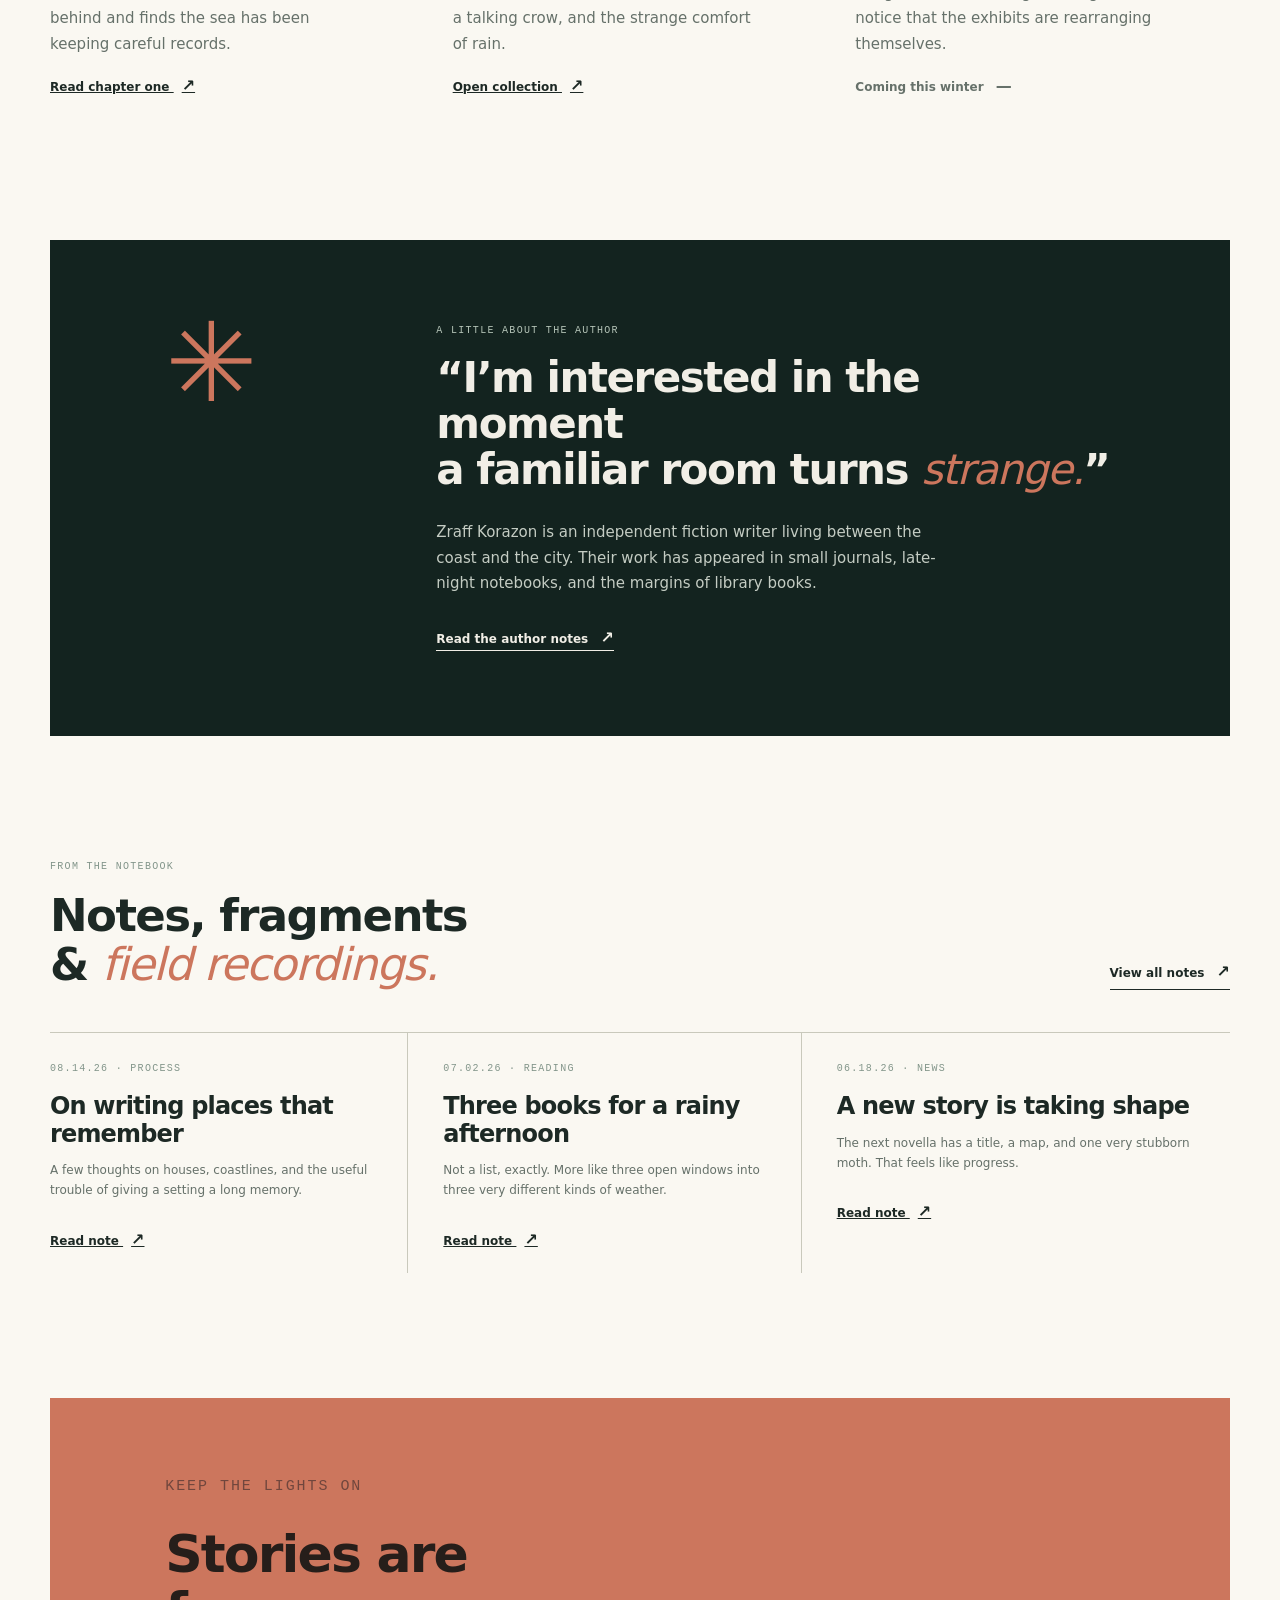
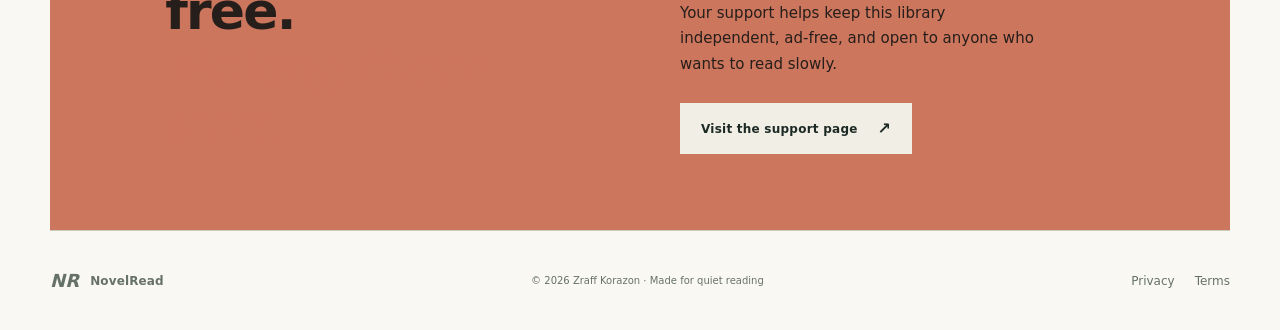
==== commit ef090b60: "Fixed OAuth" ====
--- a/index.html
+++ b/index.html
@@ -22,7 +22,7 @@
       </nav>
       <div class="header-actions">
         <button class="icon-button" id="themeToggle" aria-label="Toggle color theme" title="Toggle color theme">◐</button>
-        <button class="text-button" id="readerLogin">Reader sign in <span>↗</span></button>
+        <a class="text-button" href="account.html">Reader sign in <span>↗</span></a>
       </div>
     </header>
 
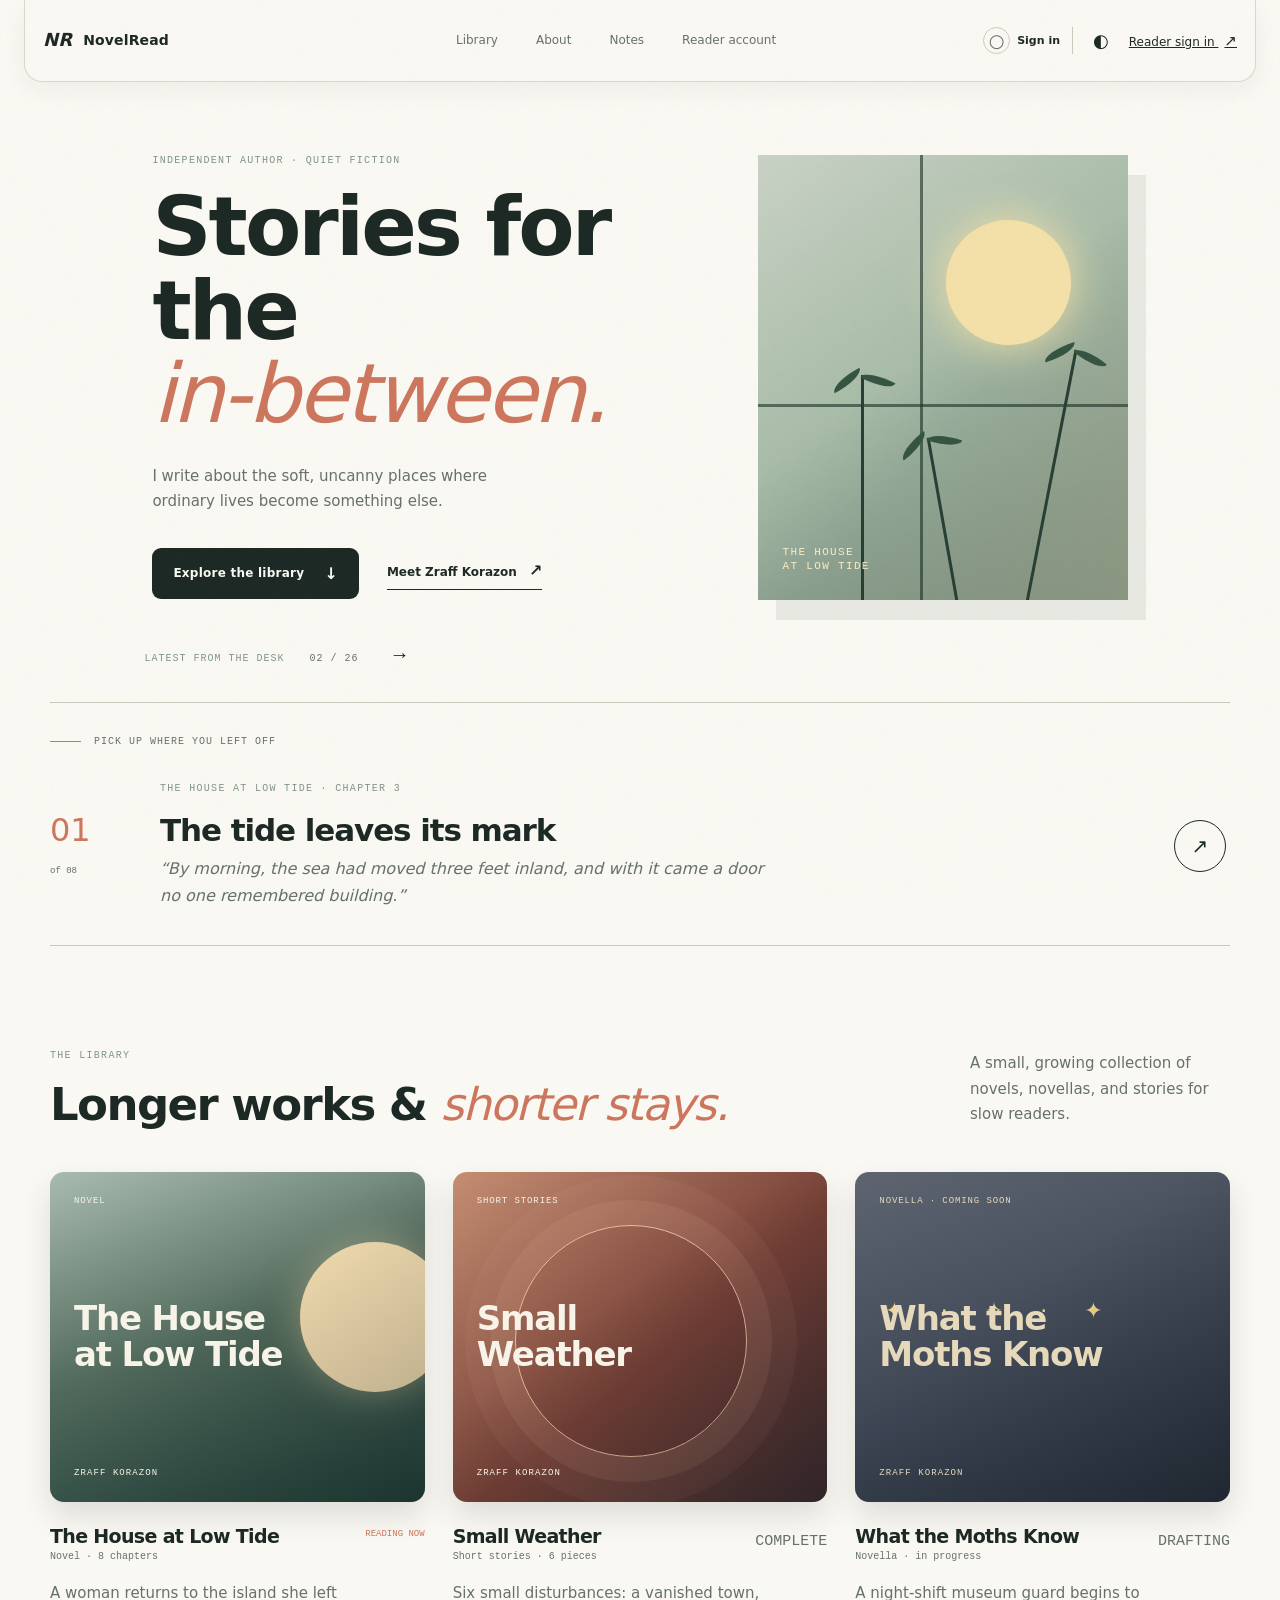
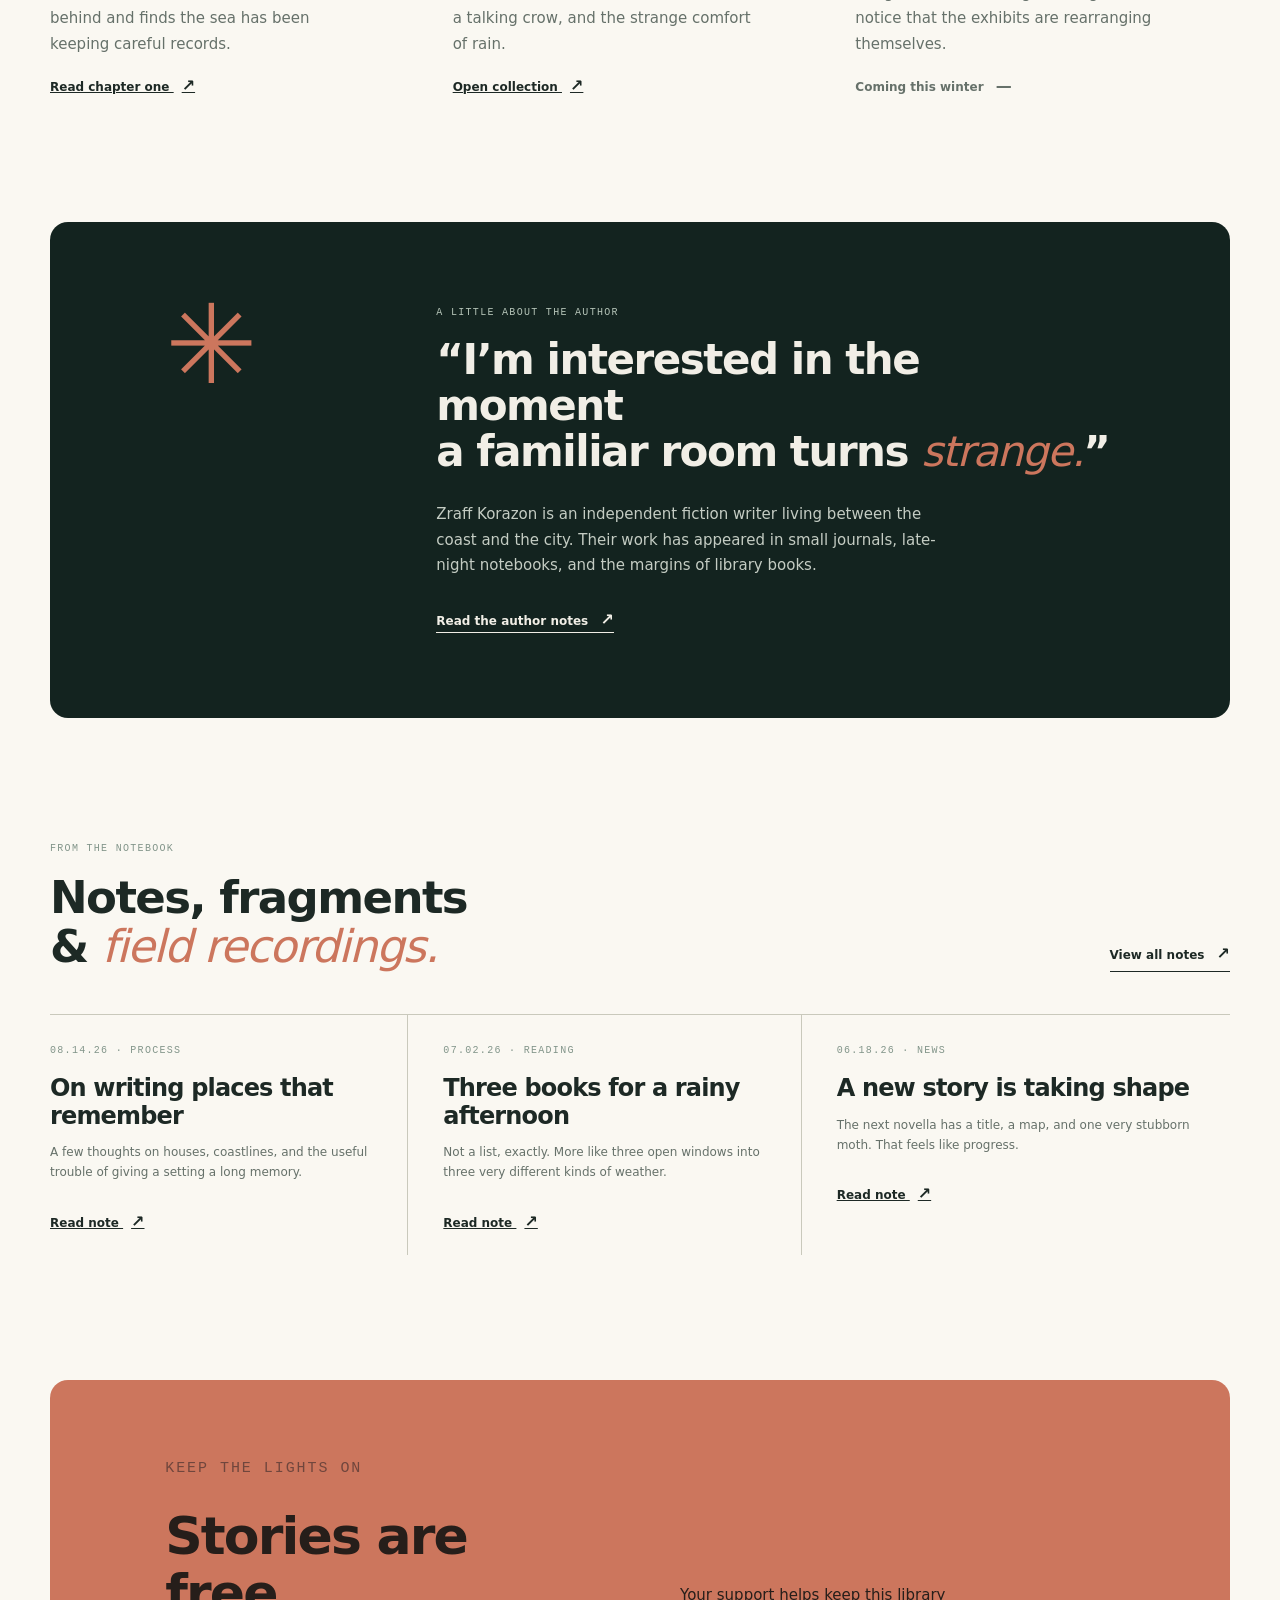
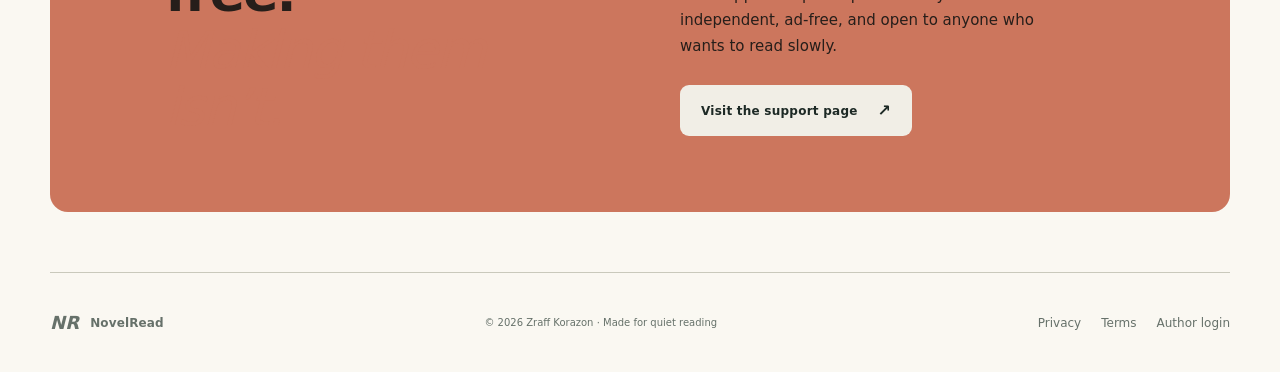
==== commit 27df4c05: "Fixed Profiles" ====
--- a/index.html
+++ b/index.html
@@ -70,7 +70,7 @@
       <section class="support section-wrap" id="support"><div><p class="eyebrow">Keep the lights on</p><h2>Stories are free.<br /><em>Making them isn’t.</em></h2></div><div><p>Your support helps keep this library independent, ad-free, and open to anyone who wants to read slowly.</p><a class="button button-light" href="#" id="supportButton">Visit the support page <span>↗</span></a></div></section>
     </main>
 
-    <footer class="site-footer section-wrap"><a class="wordmark" href="#top"><span>NR</span> NovelRead</a><p>© 2026 Zraff Korazon · Made for quiet reading</p><div><a href="privacy.html">Privacy</a><a href="terms.html">Terms</a></div></footer>
+    <footer class="site-footer section-wrap"><a class="wordmark" href="#top"><span>NR</span> NovelRead</a><p>© 2026 Zraff Korazon · Made for quiet reading</p><div><a href="privacy.html">Privacy</a><a href="terms.html">Terms</a><a href="author.html">Author login</a></div></footer>
 
     <dialog id="readerDialog" class="reader-dialog"><div class="reader-top"><button class="close-dialog" id="closeReader" aria-label="Close reader">×</button><span class="mono-label">THE HOUSE AT LOW TIDE · CHAPTER 1</span><div class="reader-tools"><button id="fontDown" aria-label="Decrease text size">A−</button><button id="fontUp" aria-label="Increase text size">A+</button><button id="readerTheme" aria-label="Toggle reader theme">◐</button></div></div><div class="reader-content"><p class="eyebrow">Chapter one</p><h2>Salt in the walls</h2><p class="dropcap">The first thing I noticed when I came home was the salt.</p><p>It had gathered in the corners of the windows, in the seams of the kitchen tiles, along the brass handle of the front door. It made a pale map of the house, a record of all the years I had spent away.</p><p>Outside, the tide was low enough to show the black ribs of the reef. I stood at the window and tried to remember whether the garden had always leaned toward the water.</p><div class="reader-next"><span>1 / 8</span><button class="button button-dark" id="nextChapter">Next chapter <span>→</span></button></div></div></dialog>
     <dialog id="loginDialog" class="small-dialog"><button class="close-dialog" id="closeLogin" aria-label="Close sign in">×</button><p class="eyebrow">Reader access</p><h2>Keep your place.</h2><p>Sign in with a pseudonym to save progress and leave chapter comments. No public profile, no noise.</p><button class="button button-dark full-button">Continue with Google <span>↗</span></button><button class="button button-outline full-button">Claim a pseudonym</button><p class="fine-print">You can always read anonymously.</p></dialog>
--- a/styles.css
+++ b/styles.css
@@ -11,3 +11,6 @@
 .read-link,.under-link,.button,.text-button{font-family:var(--sans);font-size:12px}
 .circle-arrow{text-decoration:none;display:flex;align-items:center;justify-content:center}
 .small-dialog,.reader-dialog{font-family:var(--sans)}
+.site-header{width:min(1240px,calc(100% - 48px));padding:0 18px;background:rgba(250,248,242,.88);border:1px solid rgba(201,201,188,.7);border-top:0;border-radius:0 0 18px 18px;box-shadow:0 8px 24px rgba(29,41,37,.05);position:relative;z-index:12}
+.header-actions{gap:14px}.account-status{display:inline-flex;align-items:center;gap:7px;color:var(--ink);text-decoration:none;font:600 11px var(--sans);padding-right:12px;border-right:1px solid var(--line)}.account-avatar{width:27px;height:27px;border-radius:50%;display:inline-flex;align-items:center;justify-content:center;background:var(--coral);color:#fff;font-size:11px;font-weight:700}.account-avatar.guest{background:transparent;border:1px solid var(--line);color:var(--muted);font-size:18px}.account-avatar.signed-in{background:var(--sage)}.account-status:hover .status-label{color:var(--coral)}
+.hero,.continue,.library,.notes{max-width:1180px}.hero{margin-inline:auto}.continue{margin-inline:auto}.library{margin-inline:auto}.notes{margin-inline:auto}.book-card,.note-grid article,.continue-card{transition:transform .2s ease,box-shadow .2s ease}.book-card{padding:0 0 22px}.book-card:hover{transform:translateY(-4px)}.book-cover{border-radius:14px;box-shadow:0 14px 30px rgba(29,41,37,.13)}.button{border-radius:9px}.circle-arrow{border-radius:50%}.about,.support{border-radius:18px;max-width:1180px;margin-inline:auto}.about{margin-top:100px}.support{margin-bottom:60px}.reader-dialog,.small-dialog{border-radius:18px;overflow:hidden}.reader-top{background:rgba(241,238,230,.7)}
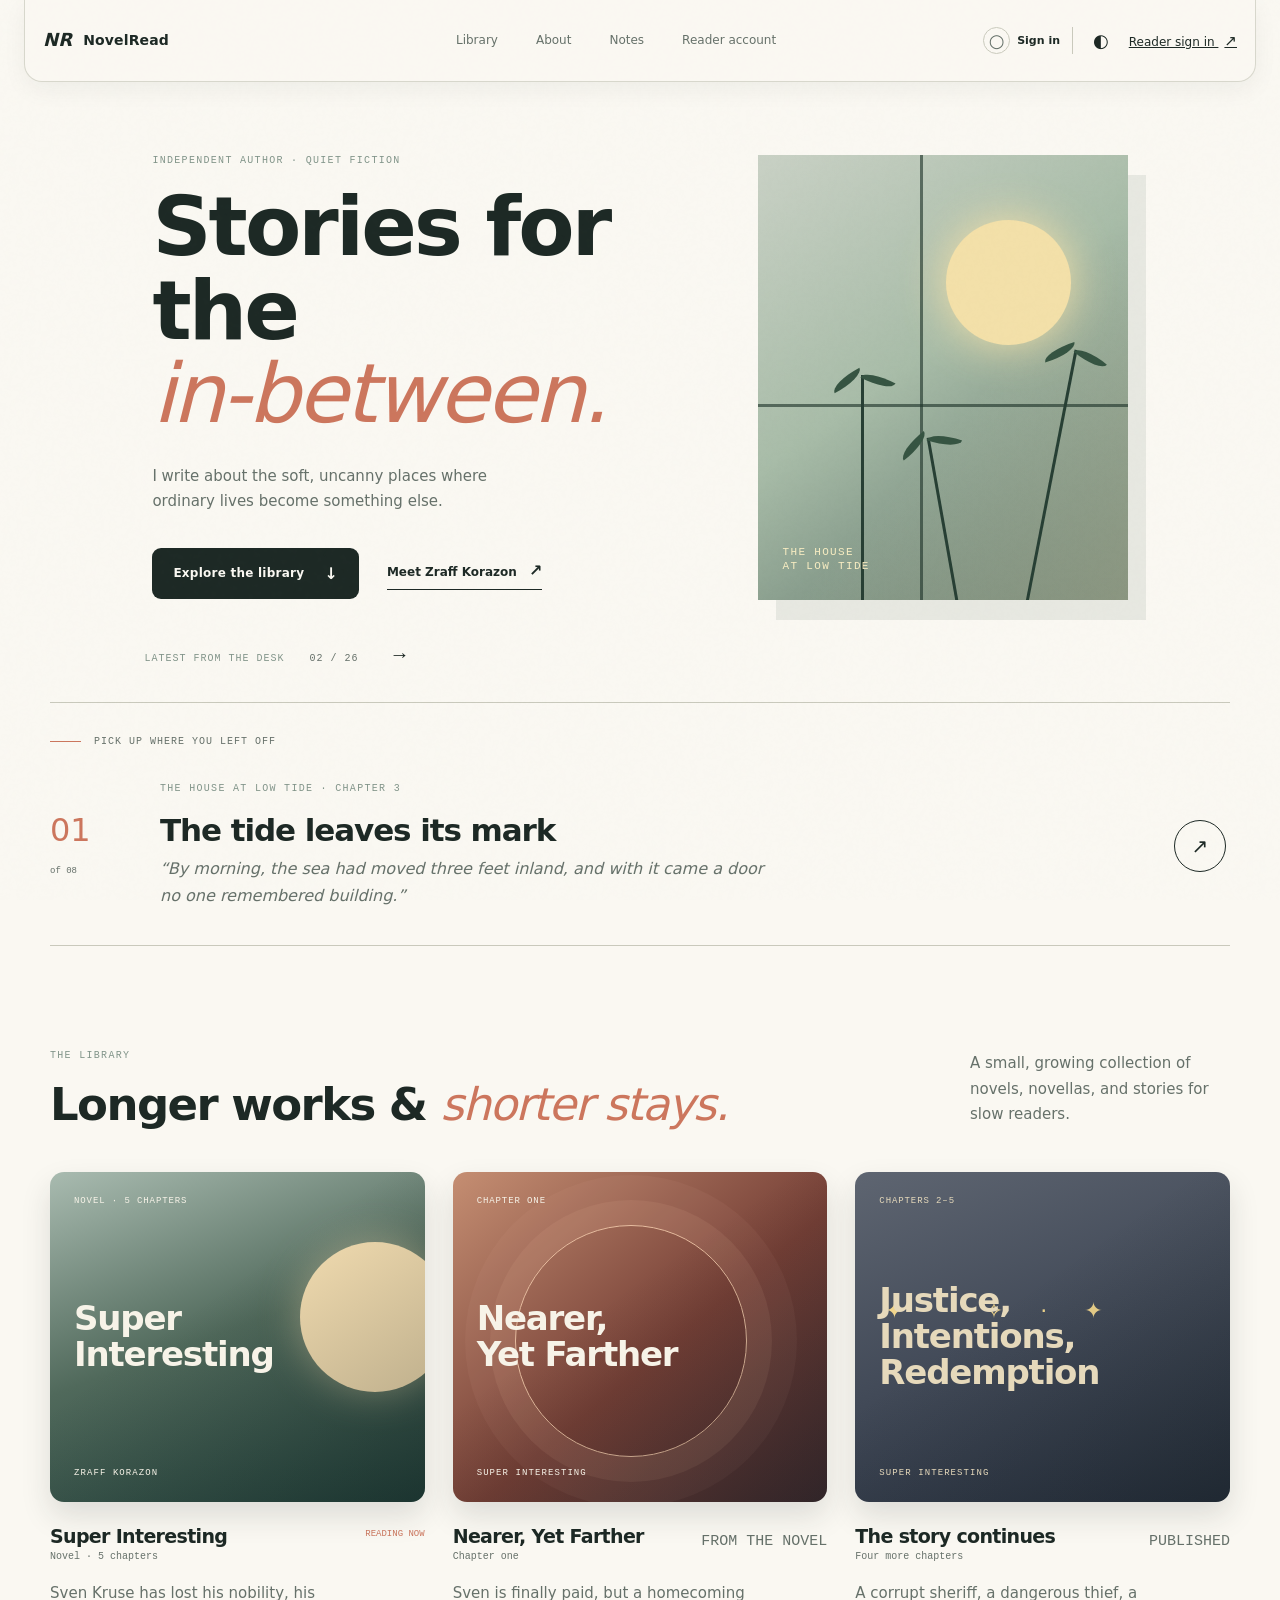
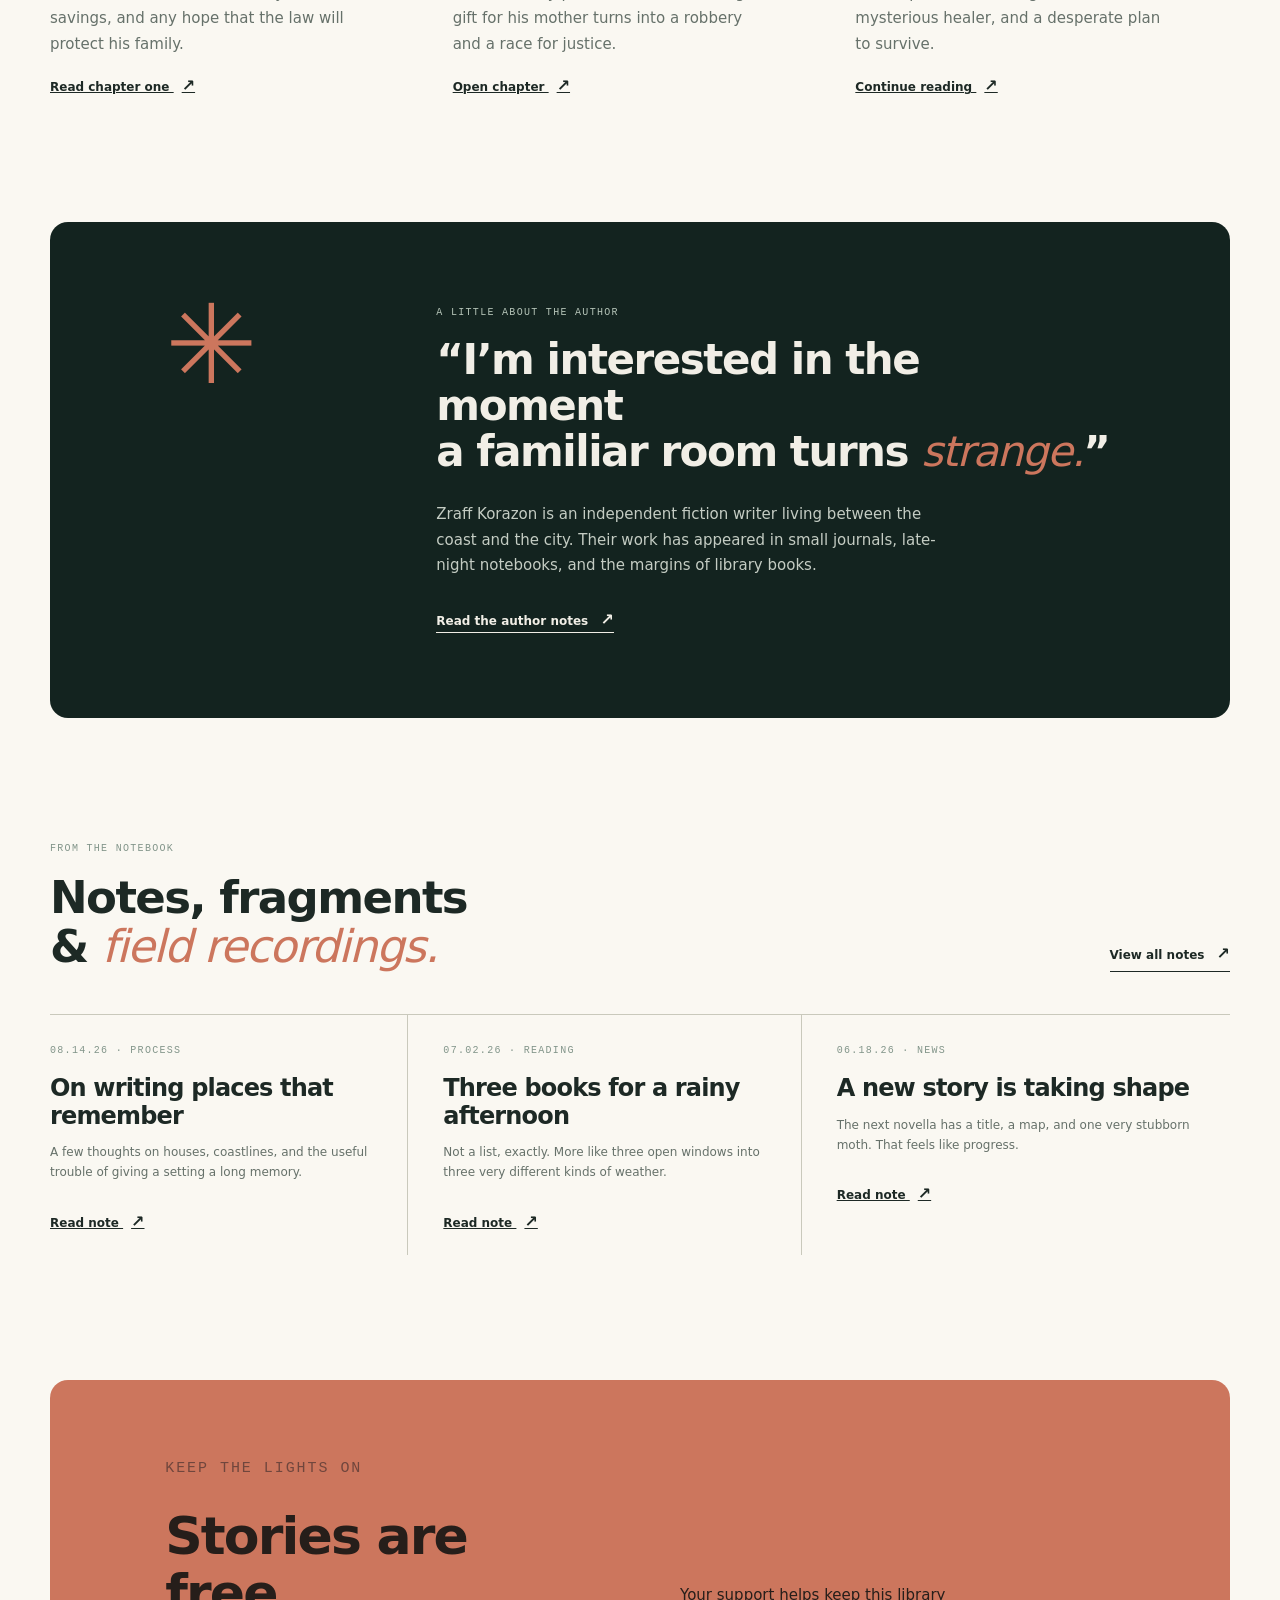
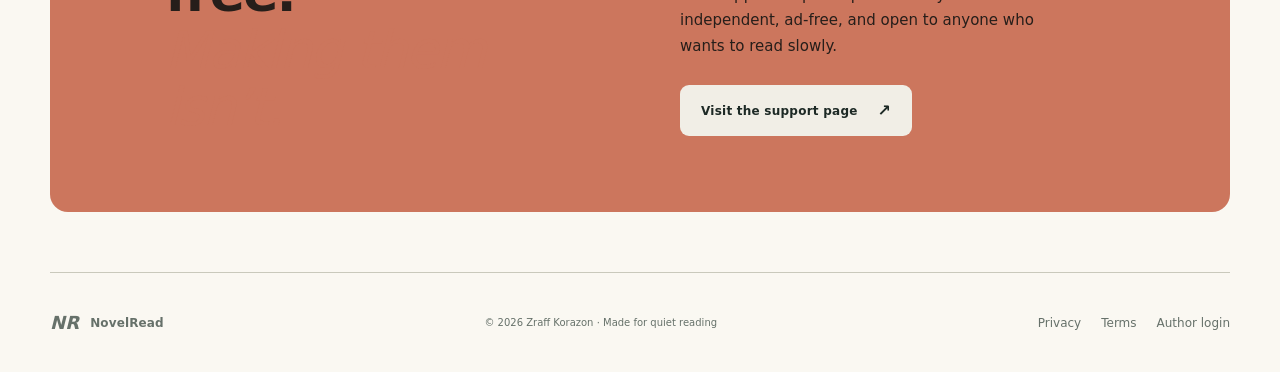
==== commit 07376a77: "Added Novel" ====
--- a/index.html
+++ b/index.html
@@ -50,16 +50,16 @@
         <div class="continue-card">
           <div class="continue-index">01<br /><span>of 08</span></div>
           <div class="continue-main"><p class="mono-label">THE HOUSE AT LOW TIDE · CHAPTER 3</p><h2>The tide leaves its mark</h2><p>“By morning, the sea had moved three feet inland, and with it came a door no one remembered building.”</p></div>
-          <a class="circle-arrow" href="read.html?book=low-tide" aria-label="Continue reading">↗</a>
+          <a class="circle-arrow" href="read.html?book=super-interesting" aria-label="Continue reading">↗</a>
         </div>
       </section>
 
       <section class="library section-wrap" id="library">
         <div class="section-heading"><div><p class="eyebrow">The library</p><h2>Longer works &amp; <em>shorter stays.</em></h2></div><p class="heading-note">A small, growing collection of novels, novellas, and stories for slow readers.</p></div>
         <div class="book-grid">
-          <article class="book-card featured-book"><div class="book-cover cover-tide"><span>Novel</span><strong>The House<br />at Low Tide</strong><small>MARA ELLERY</small></div><div class="book-meta"><div><h3>The House at Low Tide</h3><p>Novel · 8 chapters</p></div><span class="status">Reading now</span></div><p class="book-summary">A woman returns to the island she left behind and finds the sea has been keeping careful records.</p><a class="read-link" href="read.html?book=low-tide">Read chapter one <span>↗</span></a></article>
-          <article class="book-card"><div class="book-cover cover-orchard"><span>Short stories</span><strong>Small<br />Weather</strong><small>MARA ELLERY</small></div><div class="book-meta"><div><h3>Small Weather</h3><p>Short stories · 6 pieces</p></div><span class="status muted">Complete</span></div><p class="book-summary">Six small disturbances: a vanished town, a talking crow, and the strange comfort of rain.</p><a class="read-link" href="read.html?book=small-weather">Open collection <span>↗</span></a></article>
-          <article class="book-card"><div class="book-cover cover-moths"><span>Novella · coming soon</span><strong>What the<br />Moths Know</strong><small>MARA ELLERY</small></div><div class="book-meta"><div><h3>What the Moths Know</h3><p>Novella · in progress</p></div><span class="status muted">Drafting</span></div><p class="book-summary">A night-shift museum guard begins to notice that the exhibits are rearranging themselves.</p><button class="read-link disabled" disabled>Coming this winter <span>—</span></button></article>
+          <article class="book-card featured-book"><div class="book-cover cover-tide"><span>Novel · 5 chapters</span><strong>Super<br />Interesting</strong><small>ZRAFF KORAZON</small></div><div class="book-meta"><div><h3>Super Interesting</h3><p>Novel · 5 chapters</p></div><span class="status">Reading now</span></div><p class="book-summary">Sven Kruse has lost his nobility, his savings, and any hope that the law will protect his family.</p><a class="read-link" href="read.html?book=super-interesting">Read chapter one <span>↗</span></a></article>
+          <article class="book-card"><div class="book-cover cover-orchard"><span>Chapter one</span><strong>Nearer,<br />Yet Farther</strong><small>SUPER INTERESTING</small></div><div class="book-meta"><div><h3>Nearer, Yet Farther</h3><p>Chapter one</p></div><span class="status muted">From the novel</span></div><p class="book-summary">Sven is finally paid, but a homecoming gift for his mother turns into a robbery and a race for justice.</p><a class="read-link" href="read.html?book=super-interesting&chapter=1">Open chapter <span>↗</span></a></article>
+          <article class="book-card"><div class="book-cover cover-moths"><span>Chapters 2–5</span><strong>Justice,<br />Intentions,<br />Redemption</strong><small>SUPER INTERESTING</small></div><div class="book-meta"><div><h3>The story continues</h3><p>Four more chapters</p></div><span class="status muted">Published</span></div><p class="book-summary">A corrupt sheriff, a dangerous thief, a mysterious healer, and a desperate plan to survive.</p><a class="read-link" href="read.html?book=super-interesting&chapter=2">Continue reading <span>↗</span></a></article>
         </div>
       </section>
 
